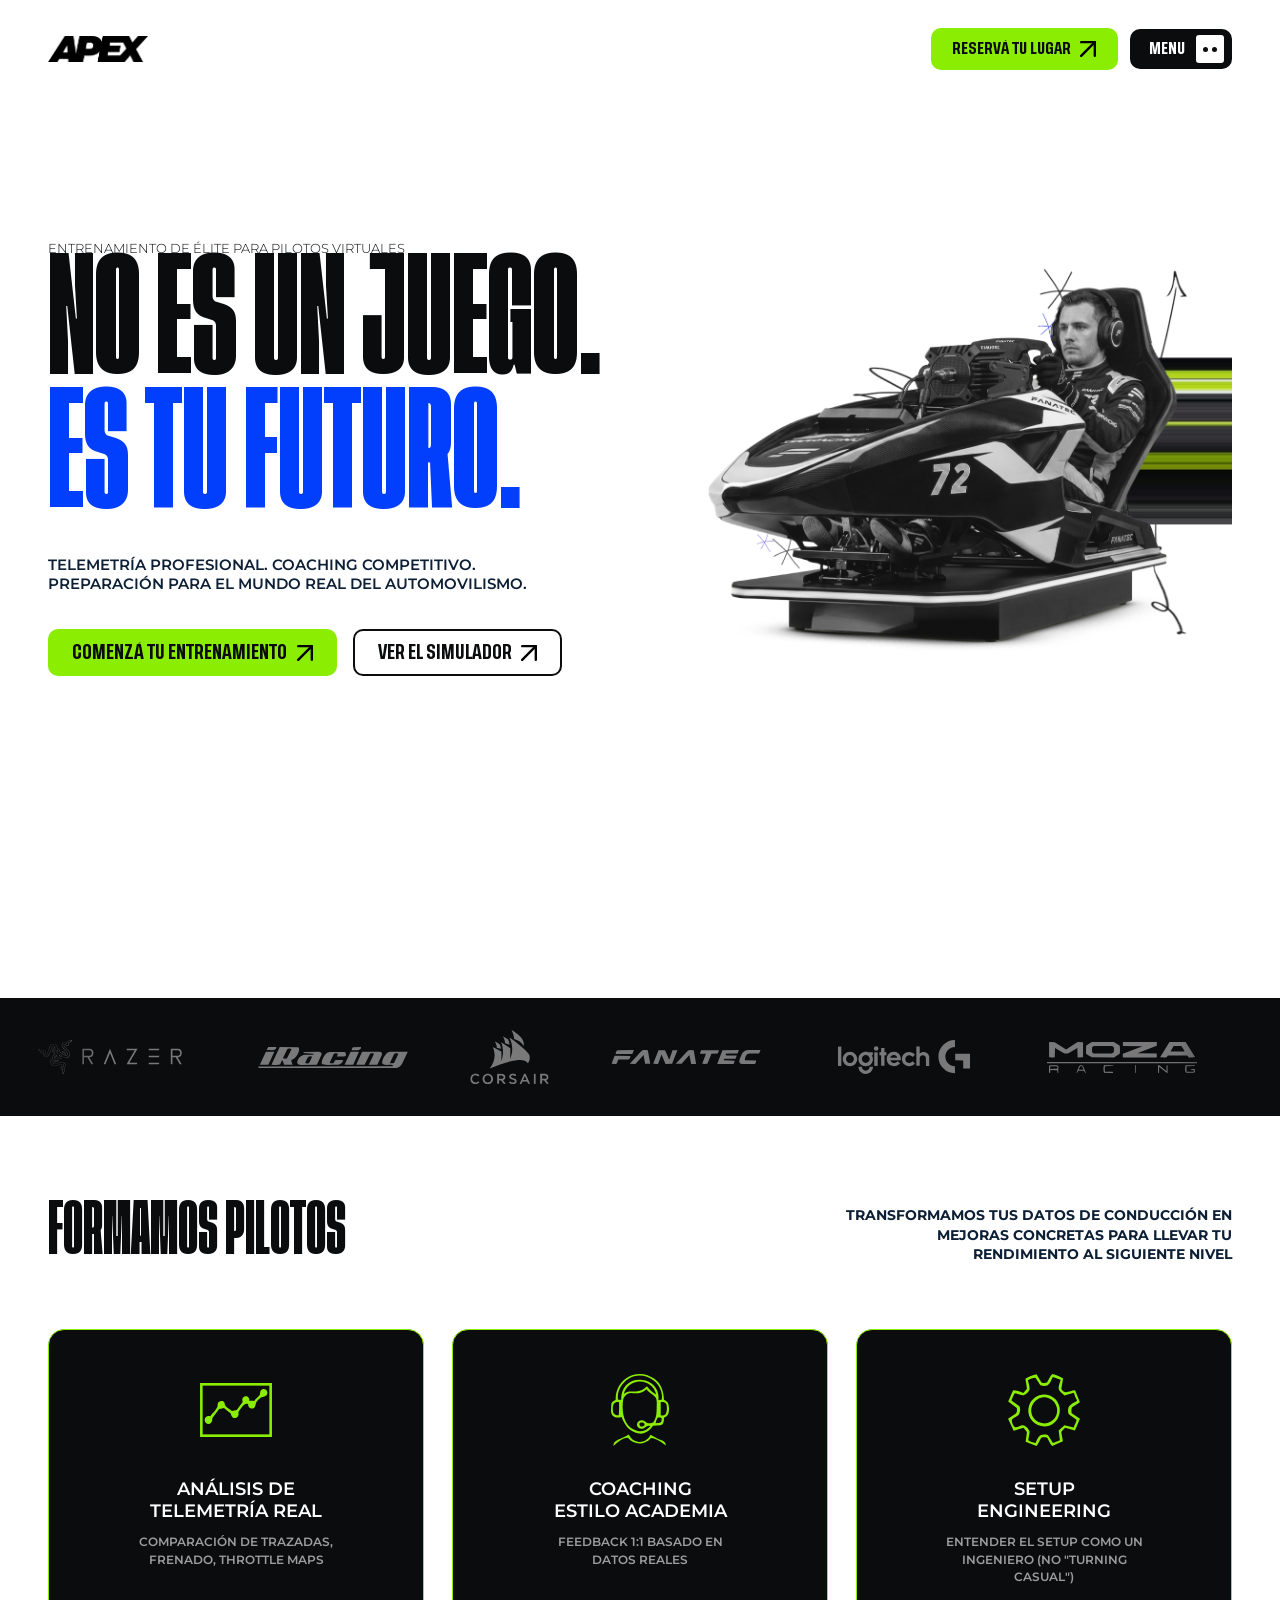
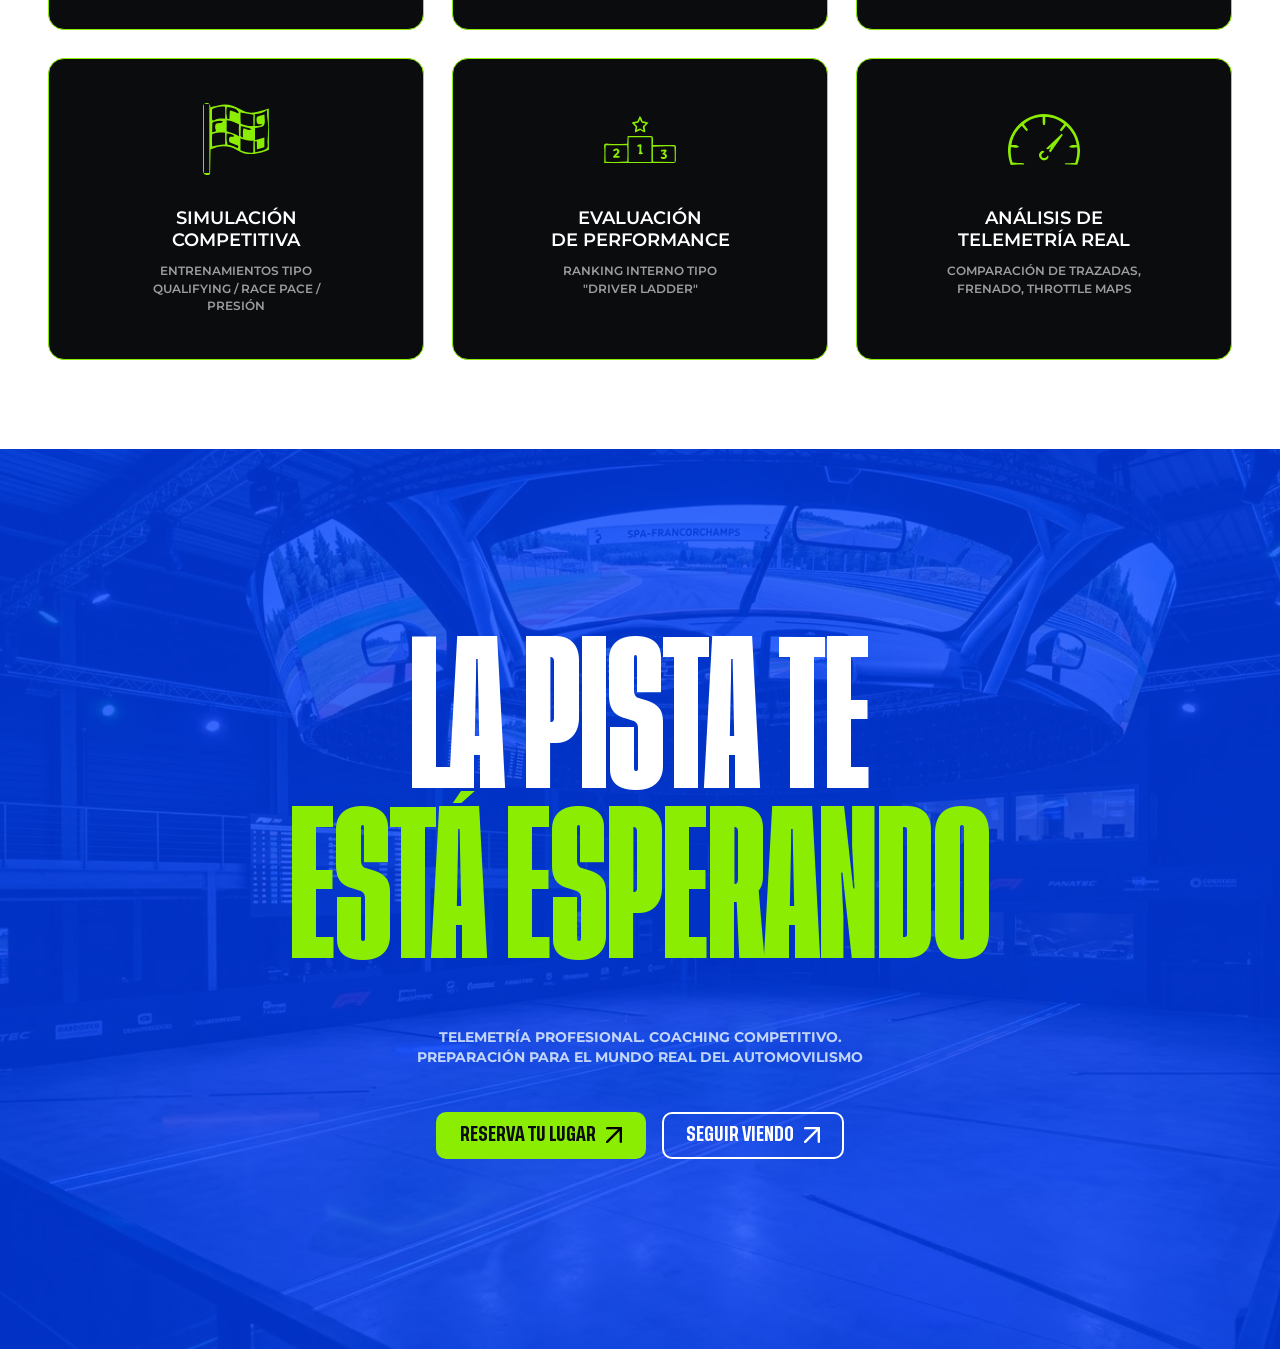
==== index.html @ da4b66d9 "Primera version añado todos los archivos de la primera version" ====
<!DOCTYPE html>
<html lang="es">
<head>
  <meta charset="UTF-8" />
  <meta name="viewport" content="width=device-width, initial-scale=1.0" />
  <title>APEX</title>
  <meta name="description" content="Entrenamiento de élite para pilotos virtuales. Telemetría profesional, coaching competitivo y preparación para el mundo real del automovilismo." />

  <!-- Fuentes: condensada de impacto para titulares + utilitaria para textos cortos -->
  <link rel="preconnect" href="https://fonts.googleapis.com">
  <link rel="preconnect" href="https://fonts.gstatic.com" crossorigin>
  <link href="https://fonts.googleapis.com/css2?family=Montserrat:ital,wght@0,100..900;1,100..900&display=swap" rel="stylesheet">
  <link rel="preconnect" href="https://fonts.googleapis.com">
  <link rel="preconnect" href="https://fonts.gstatic.com" crossorigin>
  <link href="https://fonts.googleapis.com/css2?family=Archivo+Black&family=Inter:wght@400;500;600;700&display=swap" rel="stylesheet">
  <link rel="stylesheet" href="fonts.css">

  <link rel="stylesheet" href="css/styles.css" />
</head>
<body>

  <!-- ===== HEADER ===== -->
  <header class="header">
    <div class="header__inner">

      <!-- Logo -->
      <a href="#" class="logo" aria-label="Simracing Academy - Inicio">
        <img class="logo-img" src="assets/logo-apex.png" alt="">
      </a>

      <!-- Acciones de header -->
      <div class="header__actions">
        <a href="#reserva" class="btn btn--primary btn--sm">
          Reservá tu lugar
          <img class="btn__icon" src="assets/flecha1.svg">
        </a>

        <!-- Botón menú hamburguesa: solo hover, sin lógica de apertura aún -->
        <button class="btn btn--menu" type="button" aria-label="Abrir menú">
          MENU
          <span class="btn__dots" aria-hidden="true">
            <span></span><span></span>
          </span>
        </button>
      </div>

    </div>
  </header>

  <!-- ===== HERO ===== -->
  <main>
    <section class="hero" id="reserva">
      <div class="hero__inner">

        <!-- Columna de texto -->
        <div class="hero__content">
          <p class="hero__eyebrow">Entrenamiento de élite para pilotos virtuales</p>

          <h1 class="hero__title">
            <span class="hero__title-line hero__title-line--dark">No es un juego.</span>
            <span class="hero__title-line hero__title-line--accent">Es tu futuro.</span>
          </h1>

          <p class="hero__subtitle">
            Telemetría profesional. Coaching competitivo.<br>
            Preparación para el mundo real del automovilismo.
          </p>

          <div class="hero__cta-group">
            <a href="#entrenamientos" class="btn btn--primary">
              Comenzá tu entrenamiento
              <img class="btn__icon" src="assets/flecha1.svg">
            </a>
            <a href="#simulador" class="btn btn--outline">
              Ver el simulador
              <img class="btn__icon" src="assets/flecha1.svg">
            </a>
          </div>
        </div>

        <!-- Columna visual -->
        <div class="hero__visual" id="simulador">
          <img
            class="hero__image"
            src="assets/simulacro4.png"
            alt="Piloto entrenando en simulador de carreras de alto rendimiento"
            loading="eager"
          />
        </div>

      </div>
    </section>
    <!-- ===== MARCAS / BRANDS — marquee infinito ===== -->
    <!-- .brands__viewport recorta lo que sobresale del track.
         .brands__track es el que se mueve y contiene la lista DUPLICADA dos veces
         (lista A + lista B idénticas) para que el loop se vea continuo sin saltos. -->
    <section class="brands">
      <div class="brands__viewport">
        <div class="brands__track">

          <!-- Lista A -->
          <ul class="brands__list">
            <li class="brands__item">
              <img class="brands__logo" src="assets/brands/razer.svg" alt="Razer">
            </li>
            <li class="brands__item">
              <img class="brands__logo" src="assets/brands/iracing.svg" alt="iRacing">
            </li>
            <li class="brands__item">
              <img class="brands__logo brands__logo--square" src="assets/brands/corsair.svg" alt="Corsair">
            </li>
            <li class="brands__item">
              <img class="brands__logo" src="assets/brands/fanatec.svg" alt="Fanatec">
            </li>
            <li class="brands__item">
              <img class="brands__logo" src="assets/brands/logitech.svg" alt="Logitech G">
            </li>
            <li class="brands__item">
              <img class="brands__logo" src="assets/brands/moza.svg" alt="Moza Racing">
            </li>
          </ul>

          <!-- Lista B: copia EXACTA de la lista A (mismo orden), no la borres ni la cambies. Es la que hace que el movimiento se vea infinito y sin cortes -->
          <ul class="brands__list" aria-hidden="true">
            <li class="brands__item">
              <img class="brands__logo" src="assets/brands/razer.svg" alt="">
            </li>
            <li class="brands__item">
              <img class="brands__logo" src="assets/brands/iracing.svg" alt="">
            </li>
            <li class="brands__item">
              <img class="brands__logo brands__logo--square" src="assets/brands/corsair.svg" alt="">
            </li>
            <li class="brands__item">
              <img class="brands__logo" src="assets/brands/fanatec.svg" alt="">
            </li>
            <li class="brands__item">
              <img class="brands__logo" src="assets/brands/logitech.svg" alt="">
            </li>
            <li class="brands__item">
              <img class="brands__logo" src="assets/brands/moza.svg" alt="">
            </li>
          </ul>

        </div>
      </div>
    </section>

    <!-- ===== FORMAMOS PILOTOS — grid de servicios ===== -->
<section class="services" id="formamos-pilotos">
  <div class="services__inner">

    <!-- Encabezado: título a la izquierda, bajada a la derecha -->
    <div class="services__header">
      <h2 class="services__title">Formamos pilotos</h2>
      <p class="services__subtitle">
        Transformamos tus datos de conducción en mejoras concretas
        para llevar tu rendimiento al siguiente nivel
      </p>
    </div>

    <!-- Grid de tarjetas -->
    <ul class="services__grid">

      <li class="service-card">
        <!-- Reemplazá este SVG por el ícono real -->
        <img class="service-card__icon" src="assets/icons/telemetria.svg" alt="">
        <h3 class="service-card__title">Análisis de<br>telemetría real</h3>
        <p class="service-card__text">Comparación de trazadas, frenado, throttle maps</p>
      </li>

      <li class="service-card">
        <img class="service-card__icon" src="assets/icons/coaching.svg" alt="">
        <h3 class="service-card__title">Coaching<br>estilo academia</h3>
        <p class="service-card__text">Feedback 1:1 basado en datos reales</p>
      </li>

      <li class="service-card">
        <img class="service-card__icon" src="assets/icons/setup.svg" alt="">
        <h3 class="service-card__title">Setup<br>engineering</h3>
        <p class="service-card__text">Entender el setup como un ingeniero (no "turning casual")</p>
      </li>

      <li class="service-card">
        <img class="service-card__icon" src="assets/icons/simulacion.svg" alt="">
        <h3 class="service-card__title">Simulación<br>competitiva</h3>
        <p class="service-card__text">Entrenamientos tipo qualifying / race pace / presión</p>
      </li>

      <li class="service-card">
        <img class="service-card__icon" src="assets/icons/evaluacion.svg" alt="">
        <h3 class="service-card__title">Evaluación<br>de performance</h3>
        <p class="service-card__text">Ranking interno tipo "driver ladder"</p>
      </li>

      <li class="service-card">
        <img class="service-card__icon" src="assets/icons/telemetria2.svg" alt="">
        <h3 class="service-card__title">Análisis de<br>telemetría real</h3>
        <p class="service-card__text">Comparación de trazadas, frenado, throttle maps</p>
      </li>

    </ul>

  </div>
</section>
<!-- ===== CTA — "La pista te está esperando" ===== -->
<!-- Reemplazá el src de .cta__bg-img por tu imagen de fondo (fotografía del simulador/pista) -->
<section class="cta">

  <div class="cta__bg">
    <img class="cta__bg-img" src="assets/fondo2.png" alt="">
    <div class="cta__overlay" aria-hidden="true"></div>
  </div>

  <div class="cta__inner">

    <h2 class="cta__title">
      <span class="cta__title-line cta__title-line--light">La pista te</span>
      <span class="cta__title-line cta__title-line--accent">está esperando</span>
    </h2>

    <p class="cta__subtitle">
      Telemetría profesional. Coaching competitivo.<br>
      Preparación para el mundo real del automovilismo
    </p>

    <div class="cta__actions">
      <a href="#reserva" class="btn btn--primary">
        Reserva tu lugar
        <img class="btn__icon" src="assets/flecha1.svg" alt="">
      </a>
      <a href="#" class="btn btn--outline-light">
        Seguir viendo
        <img class="btn__icon" src="assets/flecha1.svg" alt="">
      </a>
    </div>

  </div>

</section>
  </main>

  <script src="js/script.js"></script>
</body>
</html>
---- fonts.css ----
@font-face {
    font-family: "Tusker";
    src: url("fonts/TuskerGrotesk-3800Super.ttf") format("truetype");
    font-weight: 800;
}

@font-face {
    font-family: "Tusker";
    src: url("fonts/TuskerGrotesk-6500Medium.ttf") format("truetype");
    font-weight: 400;
}
---- css/styles.css ----
/* =========================================================
   SIMRACING ACADEMY — Hero Section
   Paleta: negro (#0B0C0E), blanco, verde lima eléctrico (#C8FF1A),
   azul racing (#1E3CFF) como acento del titular secundario.
   ========================================================= */

:root {
  --color-black: #0b0c0e;
  --color-white: #ffffff;
  --color-lime: #8bed02;
  --color-blue: #023ffc;
  --color-light-text: #0c1f35;
  --color-border: #15171a;

  --font-display: 'Tusker', 'Montserrat', 'Arial Narrow', sans-serif;
  --font-body: 'Montserrat', system-ui, sans-serif;

  --container: 1440px;
  --gap: clamp(1.5rem, 4vw, 3rem);
}

* {
  margin: 0;
  padding: 0;
  box-sizing: border-box;
}

main{
  height: 100dvh;
}

html {
  scroll-behavior: smooth;
}

body {
  font-family: var(--font-body);
  color: var(--color-black);
  background: var(--color-white);
  overflow-x: hidden;
}

a {
  text-decoration: none;
  color: inherit;
}

img {
  max-width: 100%;
  display: block;
}

/* Foco visible accesible */
a:focus-visible,
button:focus-visible {
  outline: 3px solid var(--color-blue);
  outline-offset: 3px;
}

/* ===== BOTONES ===== */
.btn {
  display: inline-flex;
  align-items: center;
  justify-content: center;
  gap: 0.6rem;
  line-height: 1;
  font-family: var(--font-display);
  font-weight: 400;
  text-transform: uppercase;
  padding: 0.85rem 1.4rem;
  border-radius: 10px;
  border: 2px solid transparent;
  cursor: pointer;
  transition: transform 0.18s ease, background-color 0.18s ease, color 0.18s ease;
  white-space: nowrap;
}

.btn--primary {
  background: var(--color-lime);
  color: var(--color-black);
}

.btn--primary:hover {
  transform: translateY(-2px);
  background: #b3e600;
}

.btn--outline {
  background: transparent;
  border-color: var(--color-black);
  color: var(--color-black);
}

.btn--outline:hover {
  transform: translateY(-2px);
  background: var(--color-black);
  color: var(--color-white);
}

.btn--outline:hover .btn__icon {
  filter: invert(1);
}

.btn--sm {
  padding: 0.7rem 1.2rem;
  font-size: 0.85rem;
}

.btn__icon {
  width: 16px;
  height: 16px;
  flex-shrink: 0;
}

/* Botón menú: solo efecto hover, sin lógica de apertura */
.btn--menu {
  background: var(--color-black);
  color: var(--color-white);
  font-size: 0.85rem;
  padding: 0.7rem 2.8rem 0.7rem 1.1rem; /* más espacio a la derecha para los dots */
  position: relative;
}

.btn--menu:hover {
  transform: translateY(-2px);
  background: #1b1d20;
}

.btn__dots {
  position: absolute;
  top: 50%;
  right: 6px; /* qué tan cerca del borde */
  transform: translateY(-50%);
  display: inline-flex;
  align-items: center;
  justify-content: center;
  gap: 4px;
  background: var(--color-white);
  border-radius: 3px;
  aspect-ratio: 1 / 1; /* lo fuerza a ser cuadrado */
  height: calc(100% - 8px); /* cuadrado, nunca más alto que el botón */
  padding: 0;
}

.btn__dots span {
  width: 5px;
  height: 5px;
  border-radius: 50%;
  background: var(--color-black);
}

/* ===== HEADER ===== */
.header {
  position: relative;
  z-index: 10;
  width: 100%;
}

.header__inner {
  max-width: var(--container);
  margin: 0 auto;
  display: flex;
  align-items: center;
  justify-content: space-between;
  padding: 1.75rem clamp(1.25rem, 4vw, 3rem);
}

.logo-img {
  max-width: 100px;
}

.logo {
  display: inline-flex;
  align-items: center;
  gap: 0.4rem;
  font-family: var(--font-display);
  font-size: 1.4rem;
  letter-spacing: -0.02em;
  text-transform: uppercase;
}

.logo strong {
  font-weight: 900;
}

.logo__icon {
  width: 22px;
  height: 22px;
  transform: rotate(8deg);
}

.header__actions {
  display: flex;
  align-items: center;
  gap: 0.75rem;
}

/* ===== HERO ===== */
.hero {
  position: relative;
  max-width: var(--container);

  height: 100dvh;

  margin: 0 auto;
  padding: 0 clamp(1.25rem, 4vw, 3rem);
  overflow: hidden;
  /*padding: clamp(2rem, 6vw, 4rem) clamp(1.25rem, 4vw, 3rem) clamp(4rem, 10vw, 7rem);*/
}

.hero__inner {
  height: calc(100dvh - 90px);
  transform: translateY(-45px);

  display: grid;
  grid-template-columns: 1.05fr 0.95fr;
  align-items: center;
  gap: var(--gap);
  position: relative;
  z-index: 2;
}

/* --- Texto --- */
.hero__eyebrow {
  font-size: 0.8rem;
  font-weight: 300;
  text-transform: uppercase;
  color: var(--color-black);
  margin-bottom: 0rem;
}

.hero__title {
  font-family: var(--font-display);
  font-weight: 800;
  text-transform: uppercase;
  line-height: 1.05;
  font-size: clamp(4rem, 10vw, 9rem);
  margin-bottom: 2rem;
}

.hero__title-line {
  display: block;
}

.hero__title-line--dark {
  color: var(--color-black);
}

.hero__title-line--accent {
  color: var(--color-blue);
}

.hero__subtitle {
  font-size: clamp(0.95rem, 1.1vw, 1.05rem);
  font-weight: 600;
  line-height: 1.2;
  text-transform: uppercase;
  color: var(--color-light-text);
  margin-bottom: 2.25rem;
}

.hero__cta-group {
  display: flex;
  flex-wrap: wrap;
  gap: 1rem;
}

/* --- Visual --- */
.hero__visual {
position: relative;
  display: flex;
  justify-content: center;
}

.hero__image {
  width: 100%;
  max-width: 640px;
  height: auto;
  aspect-ratio: 4 / 3;
  object-fit: cover;
  position: relative;
  z-index: 2;
}

/* ===== MARCAS / BRANDS — marquee infinito ===== */
.brands {
  background: var(--color-black);
  padding: clamp(1rem, 2.5vw, 1.75rem) 0;
}

/* Recorta el track para que solo se vea el ancho de la sección */
.brands__viewport {
  overflow: hidden;
  padding-block: 14px;
  /* mask-image: ... (esto se mantiene igual, no depende del overflow) */
  /* Difumina los bordes izq/der para que los logos "aparezcan" suave, no de golpe.
     Si no querés este efecto, borrá la línea de mask-image */
  mask-image: linear-gradient(to right, transparent 0%, black 8%, black 92%, transparent 100%);
}

/* El track contiene las DOS listas (A + B) una al lado de la otra
   y se desplaza de 0% a -50% (justo el ancho de una lista) para loopear sin corte */
.brands__track {
  display: flex;
  width: max-content;

  /* ===== VELOCIDAD DEL MOVIMIENTO =====
    Subí el valor (ej: 60s) para que vaya MÁS LENTO.
     Bajalo (ej: 15s) para que vaya MÁS RÁPIDO. */
  animation: brands-scroll 15s linear infinite;
}

/* Pausa el movimiento mientras el mouse esté sobre la franja de marcas */
.brands__viewport:hover .brands__track {
  animation-play-state: paused;
}

@keyframes brands-scroll {
  from { transform: translateX(0); }
  to   { transform: translateX(-50%); } /* -50% = ancho exacto de una lista (A o B) */
}

.brands__list {
  display: flex;
  align-items: center;
  flex-wrap: nowrap;
  gap: clamp(2.5rem, 6vw, 5rem);
  list-style: none;
  padding: 0 clamp(1.25rem, 3vw, 2.5rem); /* separación entre el final de A y el inicio de B */
}

.brands__item {
  display: flex;
  align-items: center;
  flex: 0 0 auto;
}


.brands__logo {
  height: clamp(24px, 3vw, 34px);
  width: auto;
  max-width: 150px;
  object-fit: contain;

  /* Estado normal: logo blanco pero ATENUADO (no blanco puro) */
  filter: brightness(0) invert(1);
  opacity: 0.45;

  transition: opacity 0.25s ease;
  /* el movimiento lo hace .brands__track; el logo en sí no se mueve solo */
}

.brands__logo--square {
  transform: scale(1.6); /* más alto que el resto */
}

/* Blanco puro SOLO en el logo sobre el que está el mouse */
.brands__item:hover .brands__logo {
  opacity: 1;
}

/* ===== RESPONSIVE ===== */
@media (max-width: 480px) {
  .brands__logo {
    height: 22px;
  }
}

/* Si el usuario tiene activado "reducir movimiento" en su sistema, no animamos */
@media (prefers-reduced-motion: reduce) {
  .brands__track {
    animation: none;
  }
}

/* ===== RESPONSIVE ===== */
@media (max-width: 1024px) {
  .hero {
    min-height: auto;
    overflow: visible;
  }

  .hero__inner {
    grid-template-columns: 1fr;
  }

  .hero__visual {
    order: -1;
    justify-content: center;
  }

  .hero__image {
    width: min(90vw, 700px);
    transform: none;
  }

  .hero__subtitle {
    max-width: none;
  }

  .hero__stripe {
    display: none;
  }
}

@media (max-width: 600px) {
  .header__inner {
    flex-wrap: wrap;
    gap: 1rem;
  }

  .header__actions {
    width: 100%;
    justify-content: space-between;
  }

  .hero__cta-group {
    flex-direction: column;
    align-items: stretch;
  }

  .btn {
    justify-content: center;
  }

  .hero__title {
    font-size: clamp(2.2rem, 11vw, 3rem);
  }
}

/* ===== FORMAMOS PILOTOS — grid de servicios ===== */
.services {
  background: var(--color-white);
  padding: clamp(3rem, 7vw, 6rem) 0;
}

.services__inner {
  max-width: var(--container);
  margin: 0 auto;
  padding: 0 clamp(1.25rem, 4vw, 3rem);
}

/* --- Encabezado: título izq / bajada der --- */
.services__header {
  display: flex;
  justify-content: space-between;
  align-items: flex-start;
  gap: clamp(1.5rem, 4vw, 3rem);
  margin-bottom: clamp(2.5rem, 5vw, 4rem);
}

.services__title {
  font-family: var(--font-display);
  font-weight: 800;
  text-transform: uppercase;
  line-height: 0.95;
  color: var(--color-black);
  font-size: clamp(2.2rem, 4.5vw, 3.5rem);
  flex: 0 1 auto;
}

.services__subtitle {
  font-size: clamp(0.85rem, 1vw, 0.95rem);
  font-weight: 700;
  text-transform: uppercase;
  line-height: 1.45;
  color: var(--color-light-text);
  text-align: right;
  max-width: 40ch;
  flex: 0 1 auto;
}

/* --- Grid de tarjetas --- */
.services__grid {
  display: grid;
  grid-template-columns: repeat(3, 1fr);
  gap: clamp(1.25rem, 2.5vw, 1.75rem);
  list-style: none;
}

.service-card {
  background: var(--color-black);
  border: 1.5px solid var(--color-lime);
  border-radius: 16px;
  padding: clamp(2rem, 4vw, 2.75rem) clamp(1.25rem, 3vw, 2rem);

  display: flex;
  flex-direction: column;
  align-items: center;
  text-align: center;
}

.service-card__icon {
  width: clamp(56px, 6vw, 72px);
  height: clamp(56px, 6vw, 72px);
  object-fit: contain;
  margin-bottom: clamp(1.5rem, 3vw, 2rem);
  /* Si tu SVG ya viene en verde lima, no necesitás filtros.
     Si viniera en negro/otro color, podés forzarlo con: */
  /* filter: brightness(0) saturate(100%) invert(78%) sepia(64%) saturate(900%) hue-rotate(50deg); */
}

.service-card__title {
  font-family: var(--font-body);
  font-weight: 600;
  text-transform: uppercase;
  line-height: 1.2;
  font-size: clamp(1rem, 1.4vw, 1.15rem);
  color: var(--color-white);
  margin-bottom: 0.75rem;
}

.service-card__text {
  font-size: clamp(0.78rem, 0.95vw, 0.85rem);
  font-weight: 600;
  text-transform: uppercase;
  line-height: 1.4;
  color: rgba(255, 255, 255, 0.6);
  max-width: 26ch;
}

/* ===== RESPONSIVE ===== */

/* Tablet: 2 columnas. La 6ta tarjeta queda sola en la última fila,
   se mantiene alineada a la izquierda (comportamiento natural del grid) */
@media (max-width: 1024px) {
  .services__grid {
    grid-template-columns: repeat(2, 1fr);
  }
}

/* Mobile: encabezado se apila (título arriba, bajada abajo, ambos a la izquierda)
   y las tarjetas pasan a una sola columna */
@media (max-width: 700px) {
  .services__header {
    flex-direction: column;
    align-items: flex-start;
  }

  .services__subtitle {
    text-align: left;
    max-width: none;
  }

  .services__grid {
    grid-template-columns: 1fr;
  }
}

/* ===== CTA — "La pista te está esperando" ===== */
.cta {
  position: relative;
  isolation: isolate; /* crea un contexto propio para que el overlay no afecte nada fuera de la sección */
  overflow: hidden;
  background: var(--color-blue); /* color de respaldo mientras no haya imagen, o si la imagen tarda en cargar */
  min-height: 100dvh;
  display: flex;
  align-items: center;       /* centra el .cta__inner verticalmente */
  padding: clamp(2rem, 6vw, 4rem) clamp(1.25rem, 4vw, 3rem); /* aire mínimo en pantallas muy bajas */
}

/* --- Imagen de fondo + overlay --- */
.cta__bg {
  position: absolute;
  inset: 0;
  z-index: 0;
}

.cta__bg-img {
  width: 100%;
  height: 100%;
  object-fit: cover;
}

/* Tinte azul sobre la imagen para que el texto blanco/lima siempre tenga contraste,
   igual que en la referencia. Ajustá el último valor de opacidad si tu imagen es muy clara u oscura */
.cta__overlay {
  position: absolute;
  inset: 0;
  background: var(--color-blue);
  opacity: 0.78;
}

/* --- Contenido --- */
.cta__inner {
  position: relative;
  z-index: 1;
  max-width: 760px;
  margin: 0 auto;
  text-align: center;
}

.cta__title {
  font-family: var(--font-display);
  font-weight: 800;
  text-transform: uppercase;
  line-height: 1.06;
  font-size: clamp(4rem, 14vw, 10rem);
  margin-bottom: clamp(2rem, 4vw, 3rem);
}

.cta__title-line {
  display: block;
}

.cta__title-line--light {
  color: var(--color-white);
}

.cta__title-line--accent {
  color: var(--color-lime);
}

.cta__subtitle {
  font-size: clamp(0.85rem, 1vw, 0.95rem);
  font-weight: 700;
  text-transform: uppercase;
  line-height: 1.5;
  color: rgba(223, 237, 255, 0.85);
  margin-bottom: clamp(2rem, 4vw, 2.75rem);
}

.cta__actions {
  display: flex;
  justify-content: center;
  flex-wrap: wrap;
  gap: 1rem;
}

/* --- Variante de botón outline para fondo azul ---
  El .btn--outline original tiene borde/texto negro (pensado para fondo blanco).
  Acá necesitamos borde/texto blanco, así que se define una variante nueva
  sin tocar la clase original. */
.btn--outline-light {
  background: transparent;
  border-color: var(--color-white);
  color: var(--color-white);
}

.btn--outline-light:hover {
  transform: translateY(-2px);
  background: var(--color-white);
  color: var(--color-blue);
}

/* El ícono de flecha (assets/flecha1.svg) es negro por defecto.
  Lo invertimos a blanco para que se vea sobre el botón transparente,
   y lo devolvemos a su color original al hacer hover (fondo blanco). */
.btn--outline-light .btn__icon {
  filter: invert(1);
}

.btn--outline-light:hover .btn__icon {
  filter: brightness(0) saturate(100%) invert(15%) sepia(95%) saturate(6000%) hue-rotate(225deg);
}

/* ===== RESPONSIVE ===== */
@media (max-width: 600px) {
  .cta__actions {
    flex-direction: column;
    align-items: stretch;
  }

  .cta .btn {
    justify-content: center;
  }
}
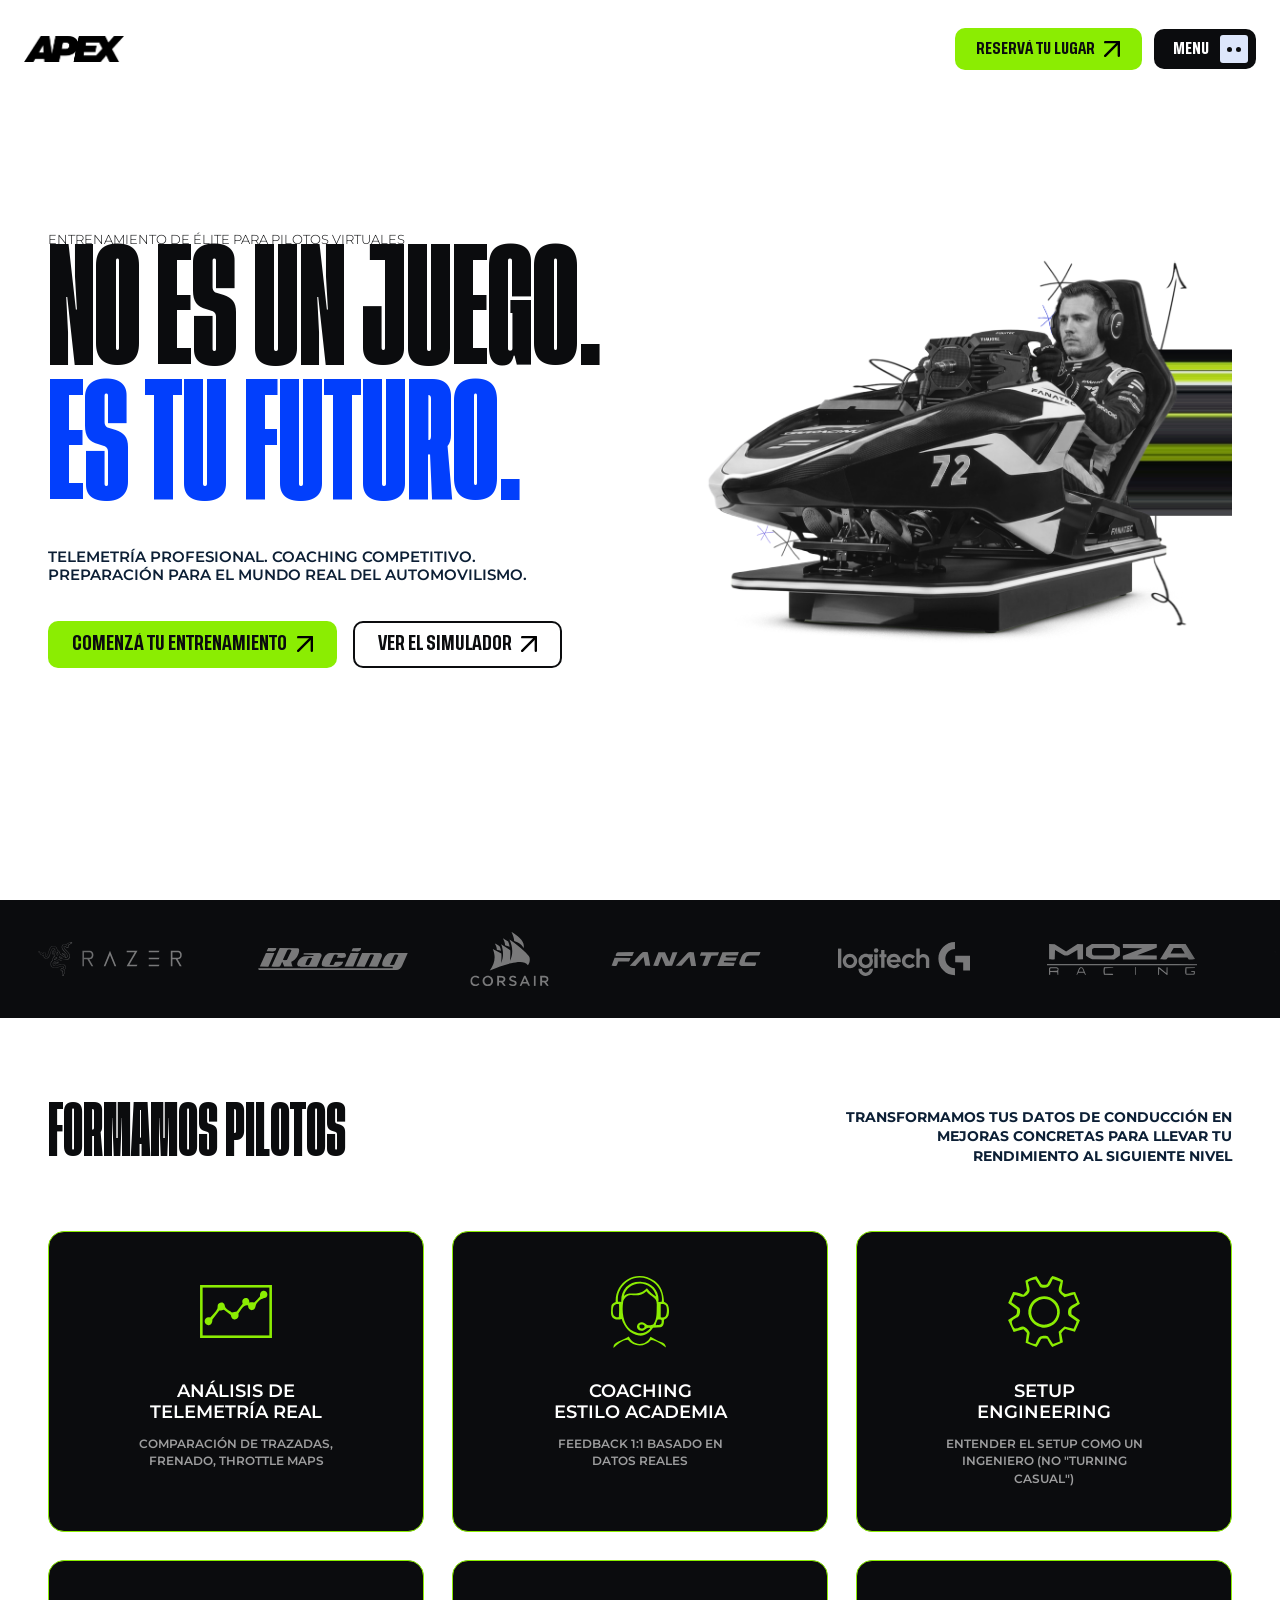
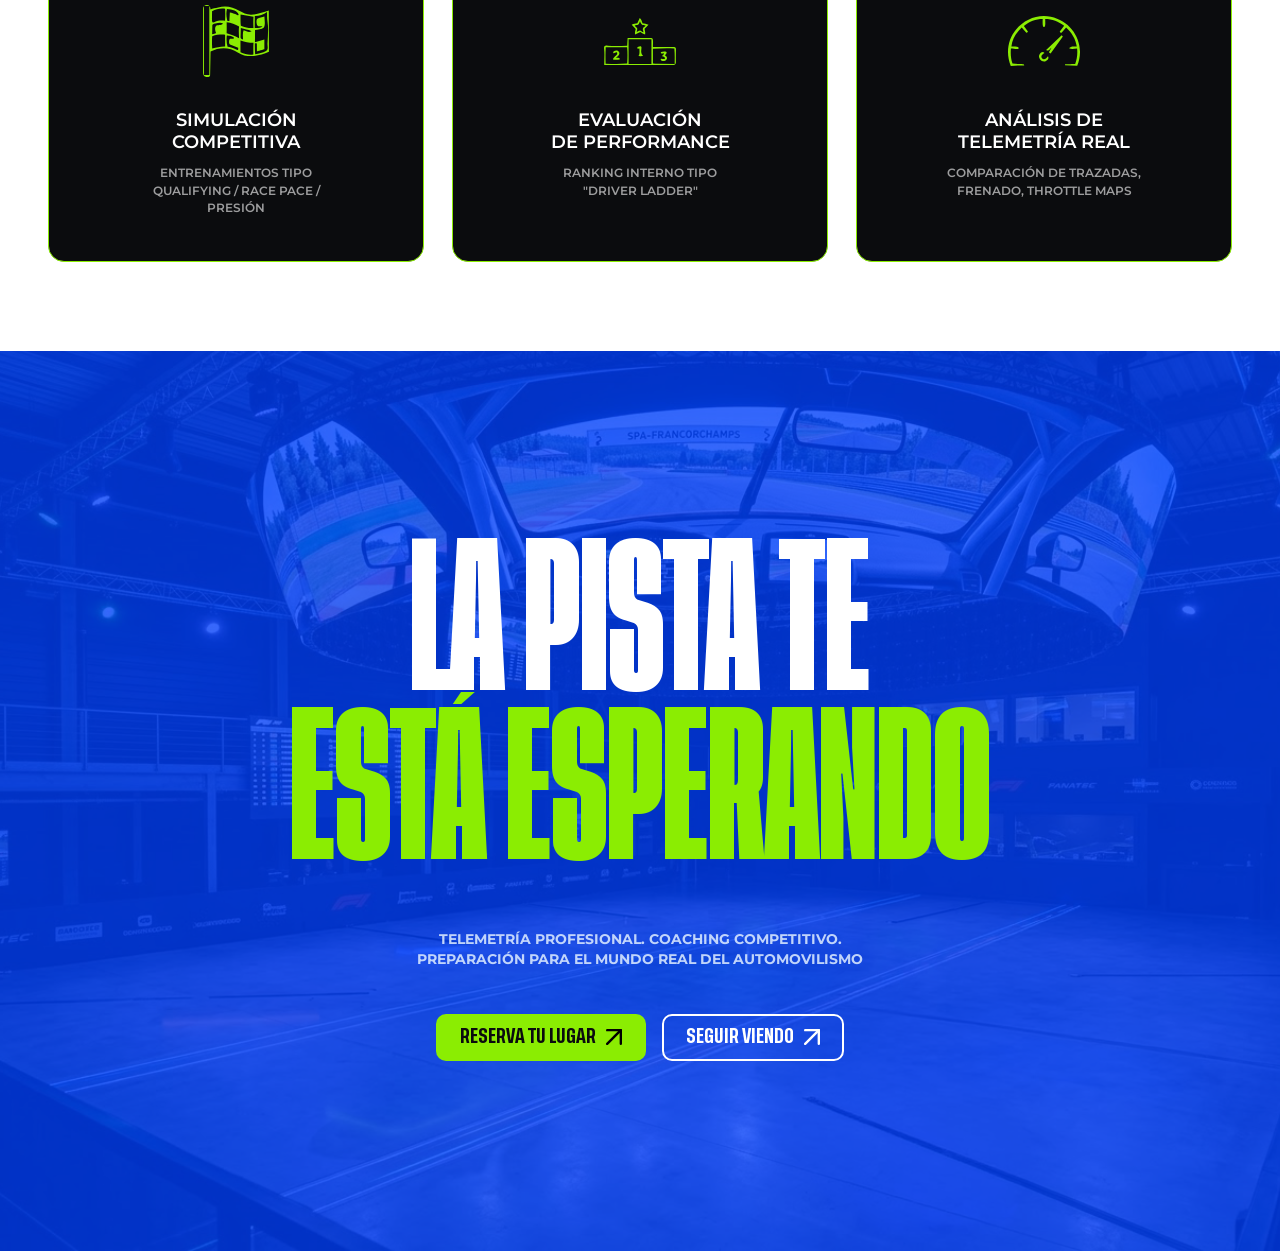
==== commit cb716eb6: "Actualización 25/6 Ultimas modificaciones a la fecha" ====
--- a/index.html
+++ b/index.html
@@ -18,7 +18,6 @@
   <link rel="stylesheet" href="css/styles.css" />
 </head>
 <body>
-
   <!-- ===== HEADER ===== -->
   <header class="header">
     <div class="header__inner">
@@ -35,13 +34,28 @@
           <img class="btn__icon" src="assets/flecha1.svg">
         </a>
 
-        <!-- Botón menú hamburguesa: solo hover, sin lógica de apertura aún -->
-        <button class="btn btn--menu" type="button" aria-label="Abrir menú">
-          MENU
-          <span class="btn__dots" aria-hidden="true">
-            <span></span><span></span>
-          </span>
-        </button>
+        <!-- Menú: wrapper relativo para poder posicionar el panel justo debajo del botón -->
+        <div class="menu" data-menu>
+          <button class="btn btn--menu" type="button" aria-haspopup="true" aria-expanded="false" aria-controls="menu-panel" aria-label="Abrir menú de navegación" data-menu-trigger>
+            MENU
+            <span class="btn__dots" aria-hidden="true">
+              <span class="btn__dots-inner">
+                <span></span><span></span>
+              </span>
+            </span>
+          </button>
+
+          <!-- Panel de navegación: oculto por defecto, se muestra con la clase .is-open -->
+          <nav class="menu__panel" id="menu-panel" data-menu-panel aria-label="Navegación principal">
+            <ul class="menu__list">
+              <li><a href="#inicio" class="menu__link">Inicio</a></li>
+              <li><a href="#data" class="menu__link">Data</a></li>
+              <li><a href="#cockpit" class="menu__link">Cockpit</a></li>
+              <li><a href="#ingreso" class="menu__link">Ingreso</a></li>
+              <li><a href="#pilotos" class="menu__link">Pilotos</a></li>
+            </ul>
+          </nav>
+        </div>
       </div>
 
     </div>
@@ -49,7 +63,7 @@
 
   <!-- ===== HERO ===== -->
   <main>
-    <section class="hero" id="reserva">
+    <section class="hero" id="inicio">
       <div class="hero__inner">
 
         <!-- Columna de texto -->
@@ -147,7 +161,7 @@
     </section>
 
     <!-- ===== FORMAMOS PILOTOS — grid de servicios ===== -->
-<section class="services" id="formamos-pilotos">
+<section class="services" id="data">
   <div class="services__inner">
 
     <!-- Encabezado: título a la izquierda, bajada a la derecha -->
@@ -205,7 +219,7 @@
 </section>
 <!-- ===== CTA — "La pista te está esperando" ===== -->
 <!-- Reemplazá el src de .cta__bg-img por tu imagen de fondo (fotografía del simulador/pista) -->
-<section class="cta">
+<section class="cta" id="ingreso">
 
   <div class="cta__bg">
     <img class="cta__bg-img" src="assets/fondo2.png" alt="">
--- a/css/styles.css
+++ b/css/styles.css
@@ -11,6 +11,7 @@
   --color-blue: #023ffc;
   --color-light-text: #0c1f35;
   --color-border: #15171a;
+  --color-menu-panel: #dde6fb; /* fondo lavanda del panel de navegación */
 
   --font-display: 'Tusker', 'Montserrat', 'Arial Narrow', sans-serif;
   --font-body: 'Montserrat', system-ui, sans-serif;
@@ -56,6 +57,7 @@
   outline: 3px solid var(--color-blue);
   outline-offset: 3px;
 }
+
 
 /* ===== BOTONES ===== */
 .btn {
@@ -81,7 +83,7 @@
 }
 
 .btn--primary:hover {
-  transform: translateY(-2px);
+  transform: scale(1.06);
   background: #b3e600;
 }
 
@@ -92,7 +94,7 @@
 }
 
 .btn--outline:hover {
-  transform: translateY(-2px);
+  transform: scale(1.06);
   background: var(--color-black);
   color: var(--color-white);
 }
@@ -122,38 +124,71 @@
 }
 
 .btn--menu:hover {
-  transform: translateY(-2px);
+  transform: scale(1.06);
   background: #1b1d20;
 }
 
 .btn__dots {
   position: absolute;
   top: 50%;
-  right: 6px; /* qué tan cerca del borde */
+  right: 6px;
   transform: translateY(-50%);
   display: inline-flex;
   align-items: center;
   justify-content: center;
+  background: var(--color-menu-panel);
+  border-radius: 3px;
+  aspect-ratio: 1 / 1;
+  height: calc(100% - 8px);
+  padding: 0;
+  /* sin transition aquí: el cuadrado nunca se mueve */
+}
+
+/* Contenedor interno: es el que rota, no el cuadrado */
+.btn__dots-inner {
+  display: inline-flex;
+  align-items: center;
+  justify-content: center;
+  width: 100%;
+  height: 100%;
   gap: 4px;
-  background: var(--color-white);
-  border-radius: 3px;
-  aspect-ratio: 1 / 1; /* lo fuerza a ser cuadrado */
-  height: calc(100% - 8px); /* cuadrado, nunca más alto que el botón */
-  padding: 0;
-}
-
-.btn__dots span {
+  transition: transform 0.25s ease;
+}
+
+/* Rotación sobre el inner: los círculos giran juntos, el cuadrado queda quieto */
+.btn--menu:hover .btn__dots-inner,
+.menu.is-open .btn__dots-inner {
+  transform: rotate(90deg);
+}
+
+.btn__dots-inner span {
   width: 5px;
   height: 5px;
   border-radius: 50%;
   background: var(--color-black);
-}
+  flex-shrink: 0;
+}
+
+
 
 /* ===== HEADER ===== */
 .header {
-  position: relative;
-  z-index: 10;
+  position: fixed;
+  top: 0;
+  left: 0;
+  right: 0;
+  z-index: 100;
   width: 100%;
+}
+
+/* Logo: transición suave al desaparecer/aparecer */
+.logo {
+  transition: opacity 0.3s ease;
+}
+
+.header--scrolled .logo {
+  opacity: 0;
+  pointer-events: none; /* no clickeable cuando está invisible */
 }
 
 .header__inner {
@@ -162,7 +197,7 @@
   display: flex;
   align-items: center;
   justify-content: space-between;
-  padding: 1.75rem clamp(1.25rem, 4vw, 3rem);
+  padding: 1.75rem clamp(1.25rem, 2vw, 1.5rem);
 }
 
 .logo-img {
@@ -193,19 +228,84 @@
   display: flex;
   align-items: center;
   gap: 0.75rem;
+  position: relative; /* ancla para el panel del menú */
+}
+
+/* ===== MENÚ DESPLEGABLE ===== */
+.menu {
+  position: static; /* el panel ahora se posiciona respecto a .header__actions */
+}
+
+.menu__panel {
+  position: absolute;
+  top: calc(100% + 14px); /* separación entre el botón y el panel */
+  left: 0;
+  right: 0;
+  width: auto;
+
+  background: var(--color-menu-panel);
+  border-radius: 18px;
+  padding: 1.5rem 1.75rem;
+  box-shadow: 0 18px 40px rgba(2, 16, 43, 0.18);
+
+  /* Oculto por defecto: invisible, sin click, y desplazado un poco hacia arriba */
+  opacity: 0;
+  visibility: hidden;
+  transform: translateY(-8px);
+  transition: opacity 0.2s ease, transform 0.2s ease, visibility 0.2s ease;
+
+  z-index: 20;
+}
+
+/* El JS agrega/quita esta clase en .menu al hacer click en el botón */
+.menu.is-open .menu__panel {
+  opacity: 1;
+  visibility: visible;
+  transform: translateY(0);
+}
+
+.menu__list {
+  list-style: none;
+  display: flex;
+  flex-direction: column;
+  gap: 1.5rem;
+}
+
+.menu__link {
+  background-color: none;
+  padding-left: 10px;
+  padding-bottom: 10px;
+  padding-top: 5px;
+  border-radius: 10px;
+  display: block;
+  font-family: var(--font-display);
+  font-weight: 400;
+  text-transform: uppercase;
+  font-size: 1.3rem;
+  letter-spacing: -0.01em;
+  color: var(--color-black);
+  transition: 0.5s ease;
+}
+
+.menu__link:hover {
+  background-color: #ffffff;
+}
+
+/* En mobile, el panel ocupa un ancho más cómodo y no se sale de pantalla */
+@media (max-width: 480px) {
+  .menu__panel {
+    width: min(280px, calc(100vw - 2.5rem));
+  }
 }
 
 /* ===== HERO ===== */
 .hero {
   position: relative;
   max-width: var(--container);
-
   height: 100dvh;
-
   margin: 0 auto;
-  padding: 0 clamp(1.25rem, 4vw, 3rem);
-  overflow: hidden;
-  /*padding: clamp(2rem, 6vw, 4rem) clamp(1.25rem, 4vw, 3rem) clamp(4rem, 10vw, 7rem);*/
+  padding: 90px clamp(1.25rem, 4vw, 3rem) 0;
+  overflow: visible; /* permite que la forma se extienda hacia abajo */
 }
 
 .hero__inner {
@@ -286,6 +386,8 @@
 .brands {
   background: var(--color-black);
   padding: clamp(1rem, 2.5vw, 1.75rem) 0;
+  position: relative;
+  z-index: 2; /* pasa por encima de la forma */
 }
 
 /* Recorta el track para que solo se vea el ancho de la sección */
@@ -638,7 +740,7 @@
 }
 
 .btn--outline-light:hover {
-  transform: translateY(-2px);
+  transform: scale(1.06);
   background: var(--color-white);
   color: var(--color-blue);
 }
@@ -665,3 +767,4 @@
     justify-content: center;
   }
 }
+
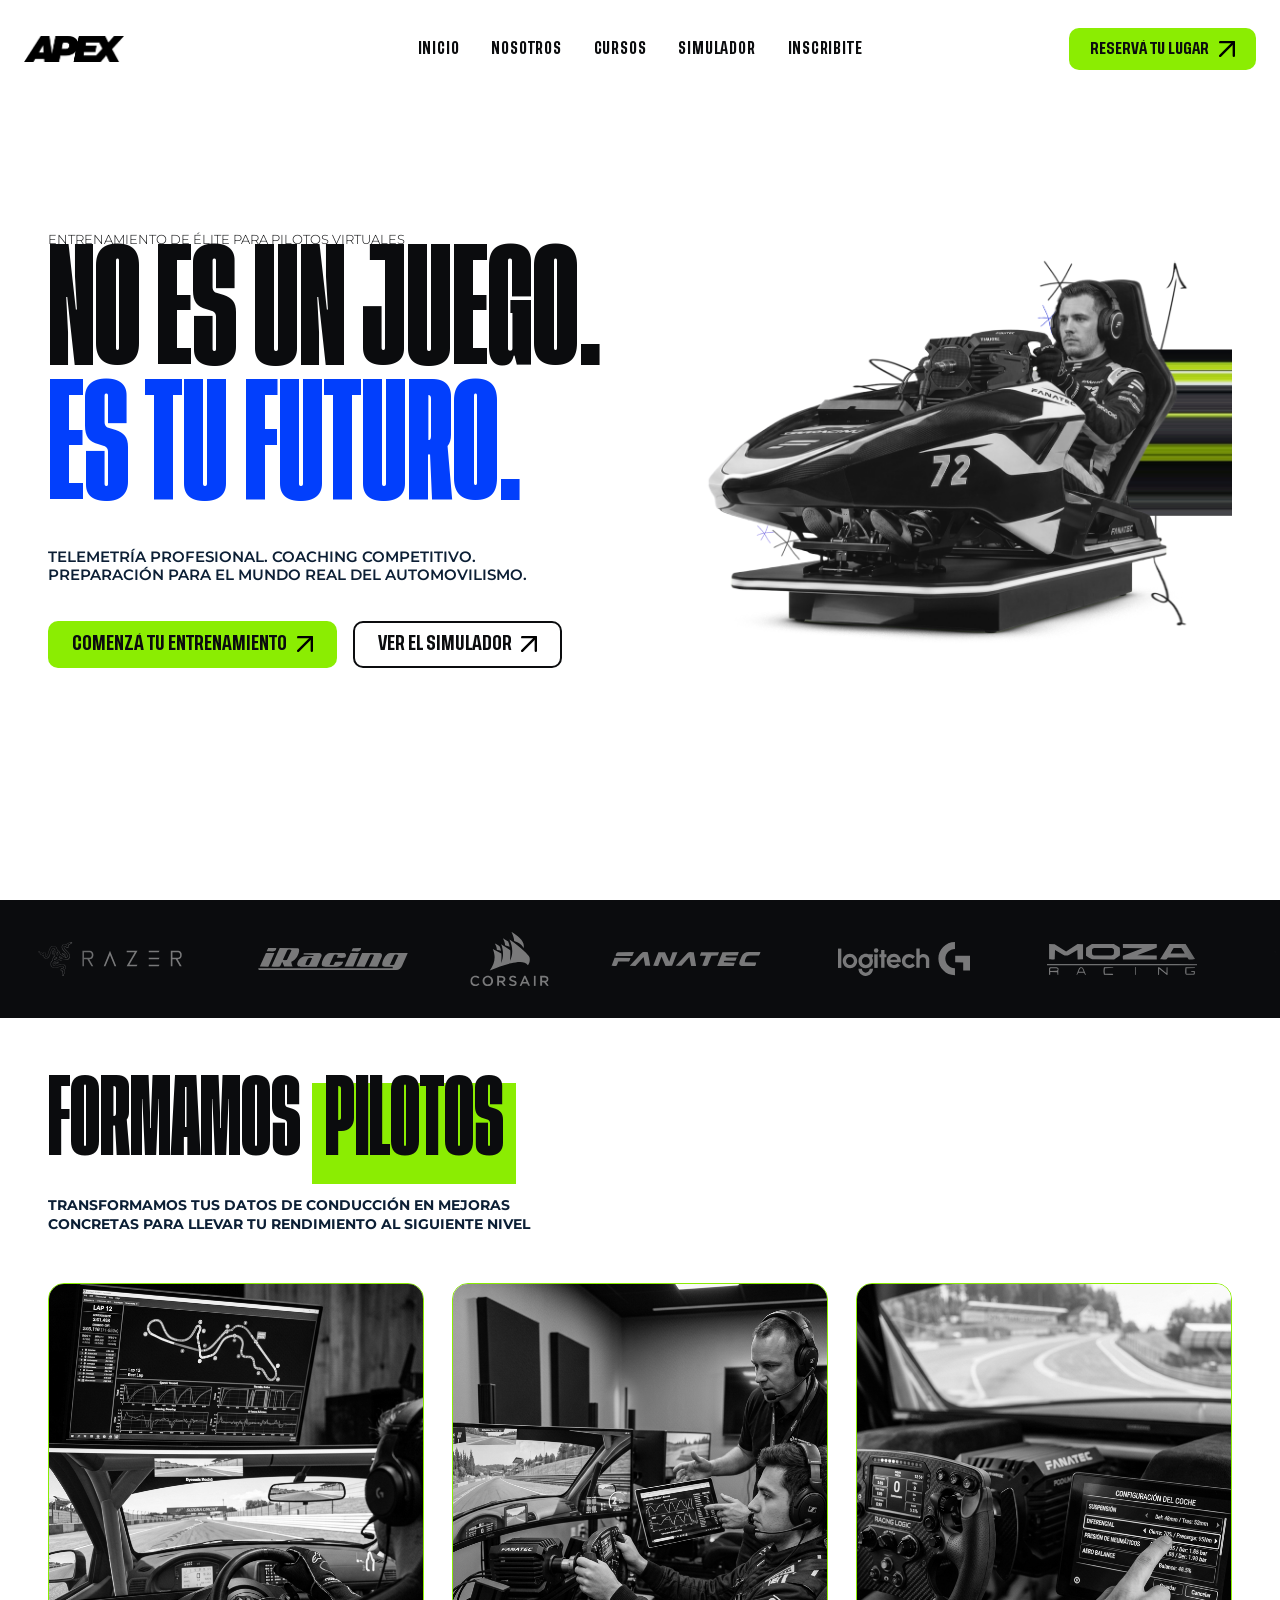
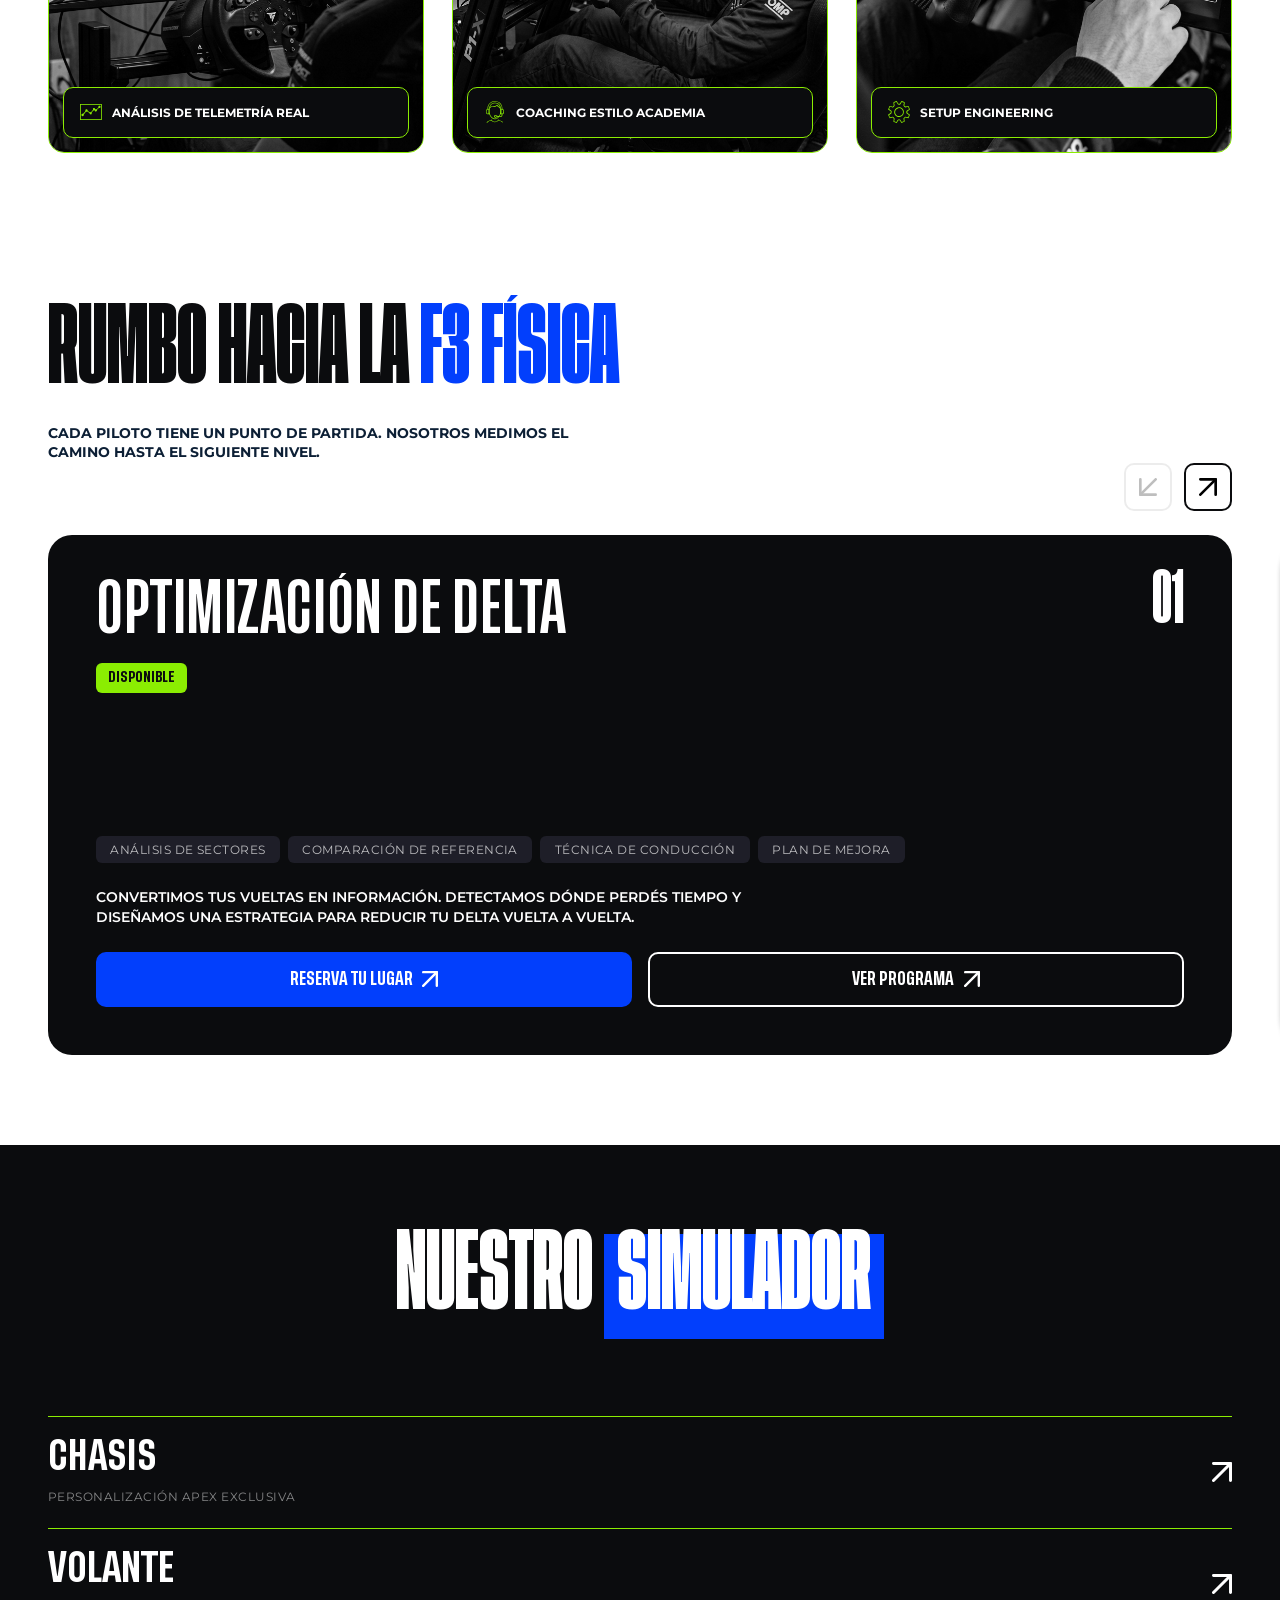
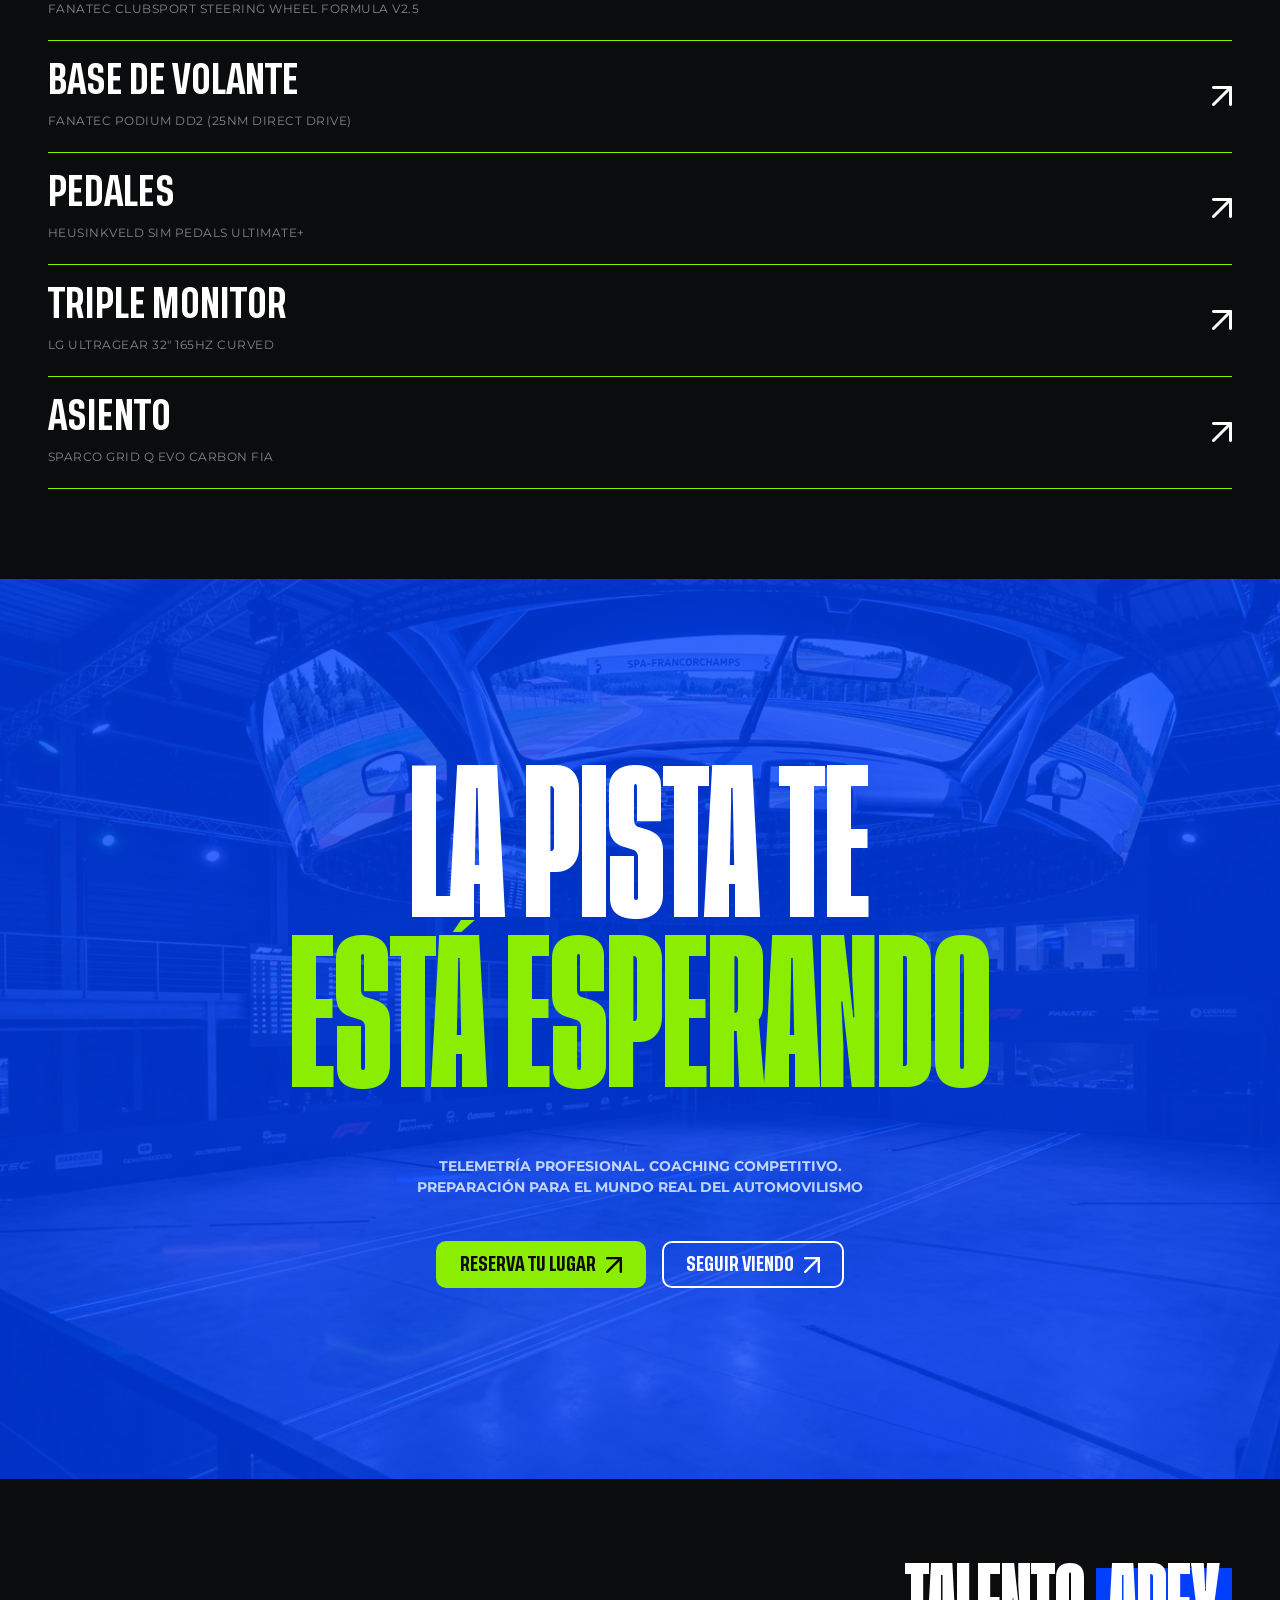
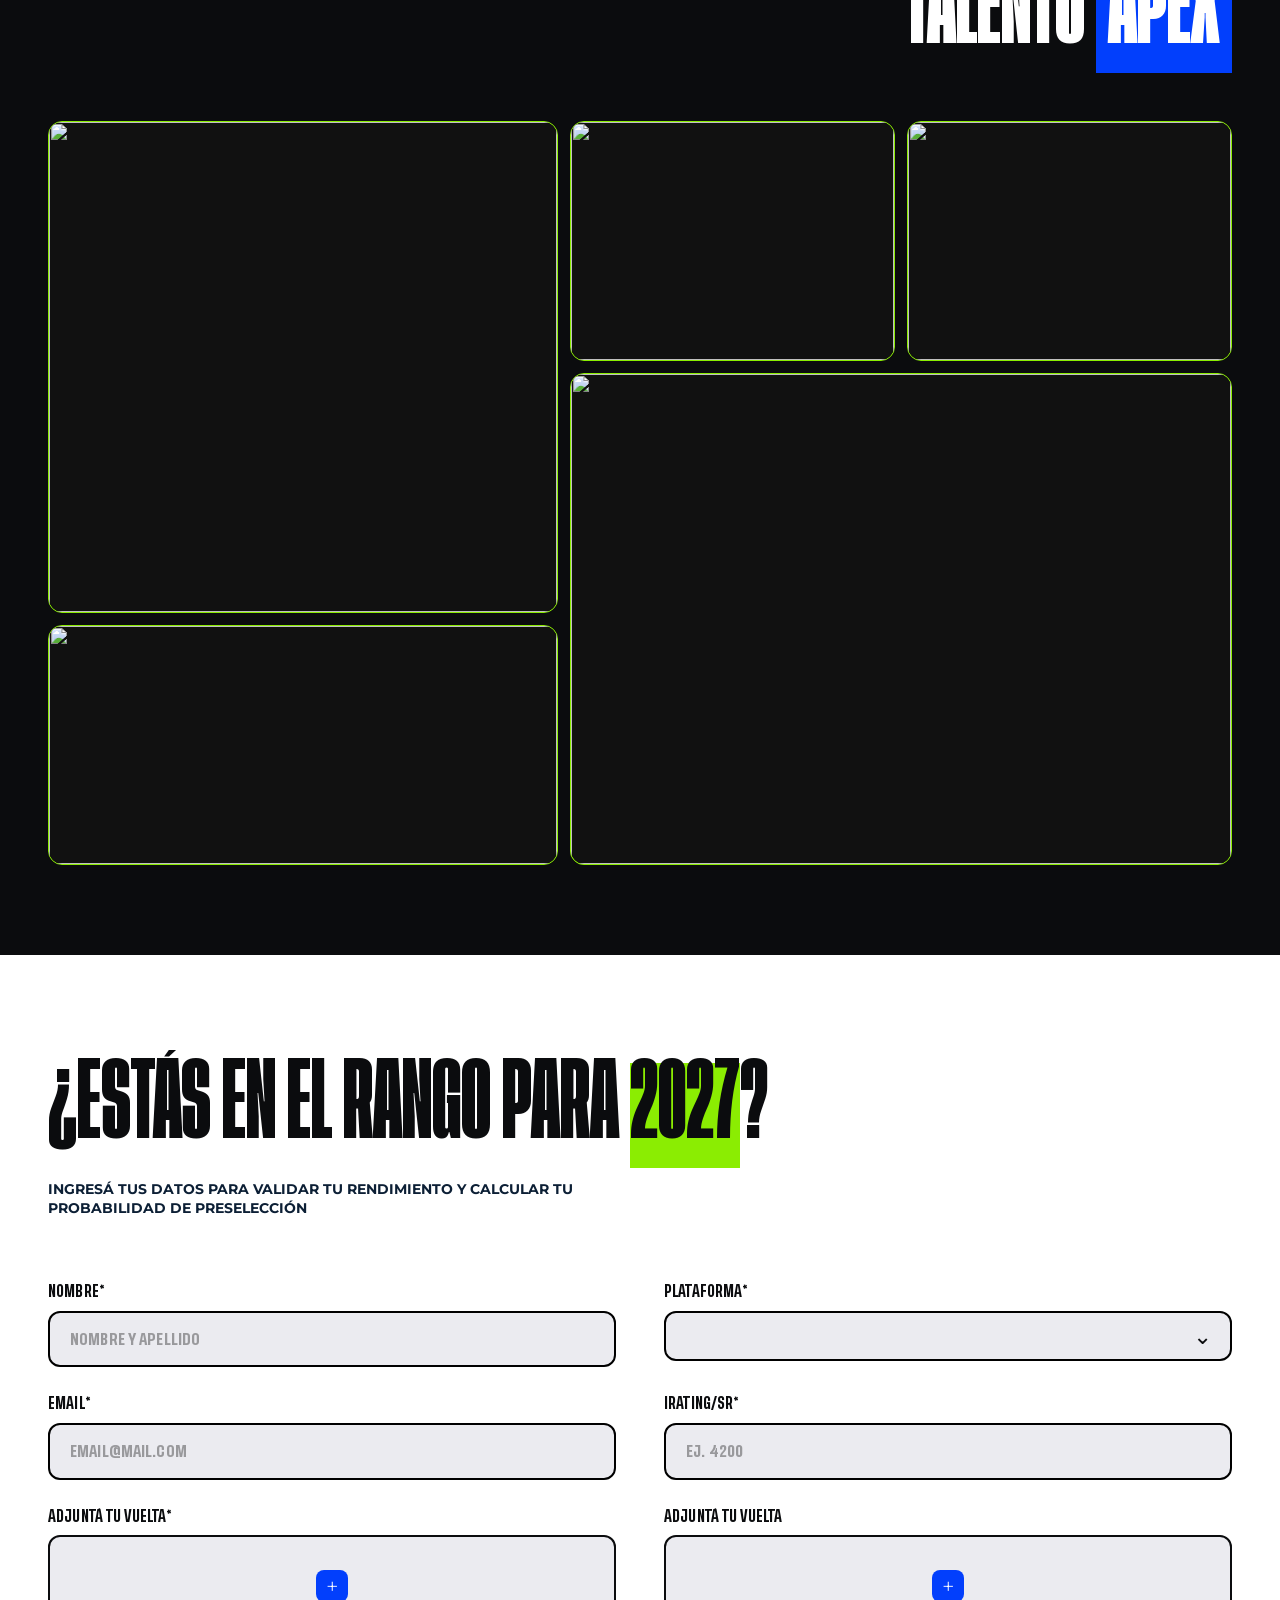
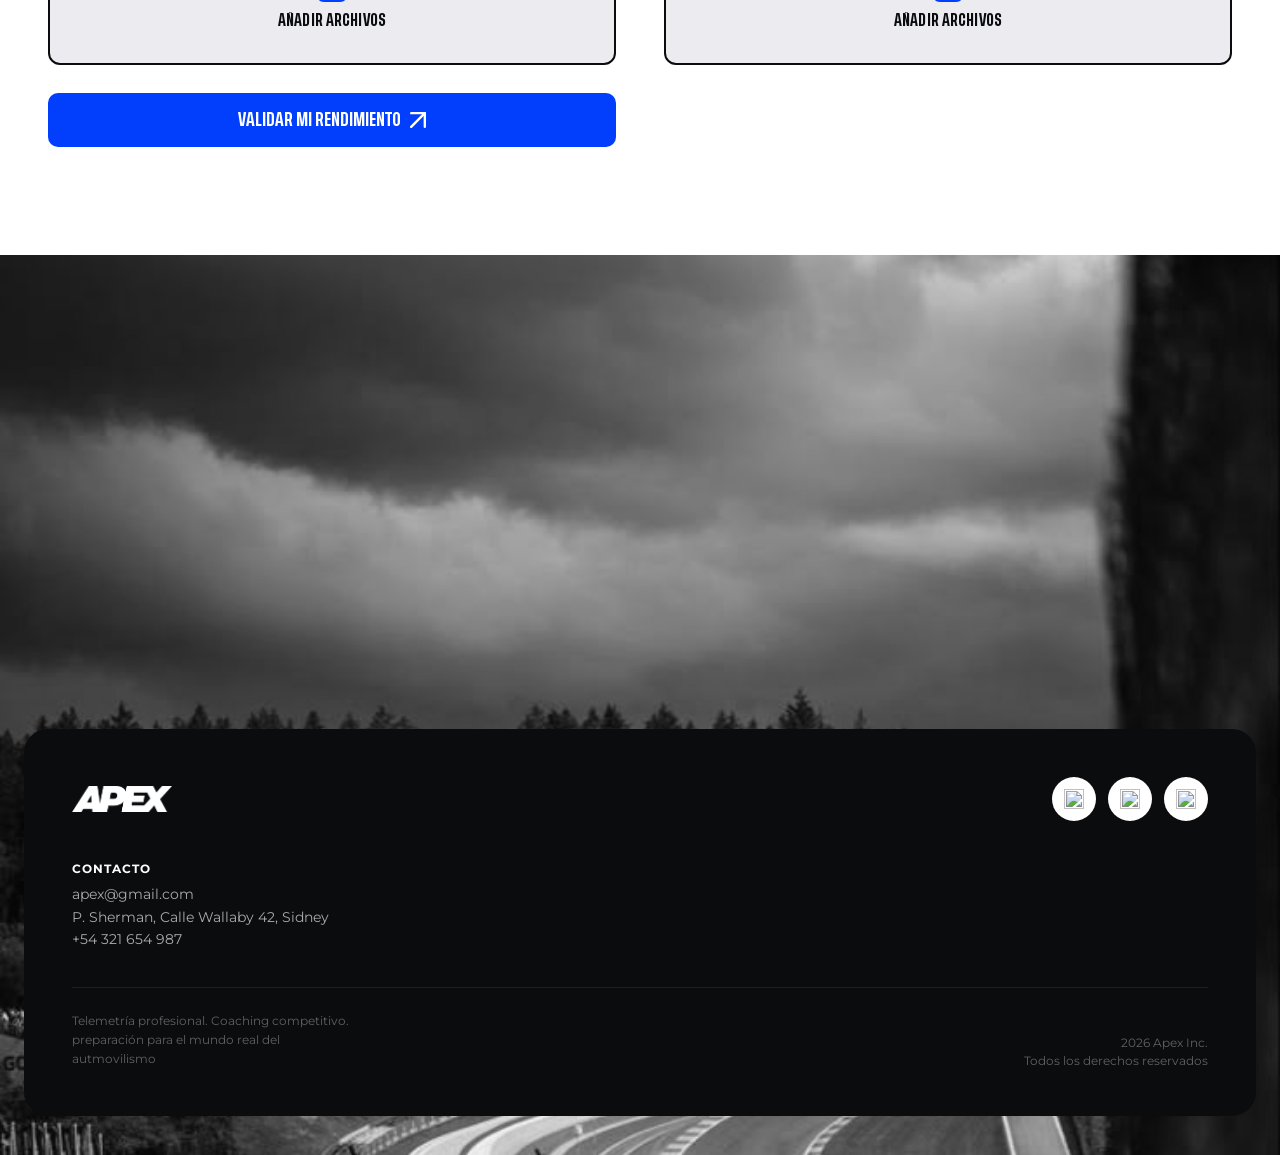
==== commit 0d20bcc1: "Ultima version 1,7" ====
--- a/index.html
+++ b/index.html
@@ -27,35 +27,21 @@
         <img class="logo-img" src="assets/logo-apex.png" alt="">
       </a>
 
+      <!-- Nav central — siempre visible -->
+      <nav class="header__nav" aria-label="Navegación principal">
+        <a href="#inicio" class="header__nav-link">Inicio</a>
+        <a href="#nosotros" class="header__nav-link">Nosotros</a>
+        <a href="#cursos" class="header__nav-link">Cursos</a>
+        <a href="#simuladores" class="header__nav-link">Simulador</a>
+        <a href="#inscribite" class="header__nav-link">Inscribite</a>
+      </nav>
+
       <!-- Acciones de header -->
       <div class="header__actions">
         <a href="#reserva" class="btn btn--primary btn--sm">
           Reservá tu lugar
           <img class="btn__icon" src="assets/flecha1.svg">
         </a>
-
-        <!-- Menú: wrapper relativo para poder posicionar el panel justo debajo del botón -->
-        <div class="menu" data-menu>
-          <button class="btn btn--menu" type="button" aria-haspopup="true" aria-expanded="false" aria-controls="menu-panel" aria-label="Abrir menú de navegación" data-menu-trigger>
-            MENU
-            <span class="btn__dots" aria-hidden="true">
-              <span class="btn__dots-inner">
-                <span></span><span></span>
-              </span>
-            </span>
-          </button>
-
-          <!-- Panel de navegación: oculto por defecto, se muestra con la clase .is-open -->
-          <nav class="menu__panel" id="menu-panel" data-menu-panel aria-label="Navegación principal">
-            <ul class="menu__list">
-              <li><a href="#inicio" class="menu__link">Inicio</a></li>
-              <li><a href="#data" class="menu__link">Data</a></li>
-              <li><a href="#cockpit" class="menu__link">Cockpit</a></li>
-              <li><a href="#ingreso" class="menu__link">Ingreso</a></li>
-              <li><a href="#pilotos" class="menu__link">Pilotos</a></li>
-            </ul>
-          </nav>
-        </div>
       </div>
 
     </div>
@@ -161,12 +147,12 @@
     </section>
 
     <!-- ===== FORMAMOS PILOTOS — grid de servicios ===== -->
-<section class="services" id="data">
+<section class="services" id="nosotros">
   <div class="services__inner">
 
-    <!-- Encabezado: título a la izquierda, bajada a la derecha -->
+    <!-- Encabezado: título arriba, bajada abajo (apilados) -->
     <div class="services__header">
-      <h2 class="services__title">Formamos pilotos</h2>
+      <h2 class="services__title">Formamos <span class="services__title--highlight">pilotos</span></h2>
       <p class="services__subtitle">
         Transformamos tus datos de conducción en mejoras concretas
         para llevar tu rendimiento al siguiente nivel
@@ -177,49 +163,276 @@
     <ul class="services__grid">
 
       <li class="service-card">
-        <!-- Reemplazá este SVG por el ícono real -->
-        <img class="service-card__icon" src="assets/icons/telemetria.svg" alt="">
-        <h3 class="service-card__title">Análisis de<br>telemetría real</h3>
-        <p class="service-card__text">Comparación de trazadas, frenado, throttle maps</p>
+        <div class="service-card__inner">
+
+          <!-- Cara frontal: foto + label con ícono -->
+          <div class="service-card__face service-card__face--front">
+            <img class="service-card__photo" src="assets/services/telemetria.png" alt="">
+            <span class="service-card__label">
+              <img class="service-card__label-icon" src="assets/icons/telemetria.svg" alt="">
+              Análisis de telemetría real
+            </span>
+          </div>
+
+          <!-- Cara trasera: diseño original -->
+          <div class="service-card__face service-card__face--back">
+            <img class="service-card__icon" src="assets/icons/telemetria.svg" alt="">
+            <h3 class="service-card__title">Análisis de<br>telemetría real</h3>
+            <p class="service-card__text">Comparación de trazadas, frenado, throttle maps</p>
+          </div>
+
+        </div>
       </li>
 
       <li class="service-card">
-        <img class="service-card__icon" src="assets/icons/coaching.svg" alt="">
-        <h3 class="service-card__title">Coaching<br>estilo academia</h3>
-        <p class="service-card__text">Feedback 1:1 basado en datos reales</p>
+        <div class="service-card__inner">
+
+          <div class="service-card__face service-card__face--front">
+            <img class="service-card__photo" src="assets/services/coaching.png" alt="">
+            <span class="service-card__label">
+              <img class="service-card__label-icon" src="assets/icons/coaching.svg" alt="">
+              Coaching estilo academia
+            </span>
+          </div>
+
+          <div class="service-card__face service-card__face--back">
+            <img class="service-card__icon" src="assets/icons/coaching.svg" alt="">
+            <h3 class="service-card__title">Coaching<br>estilo academia</h3>
+            <p class="service-card__text">Feedback 1:1 basado en datos reales</p>
+          </div>
+
+        </div>
       </li>
 
       <li class="service-card">
-        <img class="service-card__icon" src="assets/icons/setup.svg" alt="">
-        <h3 class="service-card__title">Setup<br>engineering</h3>
-        <p class="service-card__text">Entender el setup como un ingeniero (no "turning casual")</p>
-      </li>
-
-      <li class="service-card">
-        <img class="service-card__icon" src="assets/icons/simulacion.svg" alt="">
-        <h3 class="service-card__title">Simulación<br>competitiva</h3>
-        <p class="service-card__text">Entrenamientos tipo qualifying / race pace / presión</p>
-      </li>
-
-      <li class="service-card">
-        <img class="service-card__icon" src="assets/icons/evaluacion.svg" alt="">
-        <h3 class="service-card__title">Evaluación<br>de performance</h3>
-        <p class="service-card__text">Ranking interno tipo "driver ladder"</p>
-      </li>
-
-      <li class="service-card">
-        <img class="service-card__icon" src="assets/icons/telemetria2.svg" alt="">
-        <h3 class="service-card__title">Análisis de<br>telemetría real</h3>
-        <p class="service-card__text">Comparación de trazadas, frenado, throttle maps</p>
+        <div class="service-card__inner">
+
+          <div class="service-card__face service-card__face--front">
+            <img class="service-card__photo" src="assets/services/setup.png" alt="">
+            <span class="service-card__label">
+              <img class="service-card__label-icon" src="assets/icons/setup.svg" alt="">
+              Setup engineering
+            </span>
+          </div>
+
+          <div class="service-card__face service-card__face--back">
+            <img class="service-card__icon" src="assets/icons/setup.svg" alt="">
+            <h3 class="service-card__title">Setup<br>engineering</h3>
+            <p class="service-card__text">Entender el setup como un ingeniero (no "turning casual")</p>
+          </div>
+
+        </div>
       </li>
 
     </ul>
 
   </div>
 </section>
+
+<!-- ===== PROGRAMAS — "Rumbo hacia la F3 física" ===== -->
+<section class="programs" id="cursos">
+  <div class="programs__inner">
+
+    <!-- Encabezado: título izq / bajada der (mismo patrón que .services) -->
+    <div class="programs__header">
+      <h2 class="programs__title">
+        Rumbo hacia la <span class="programs__title--accent">F3 física</span>
+      </h2>
+      <p class="programs__subtitle">
+        Cada piloto tiene un punto de partida. Nosotros medimos el camino hasta el siguiente nivel.
+      </p>
+    </div>
+
+    <!-- Carrusel de cards -->
+    <div class="carousel">
+
+      <!-- Flechas de navegación -->
+      <div class="carousel__controls">
+        <button class="carousel__btn carousel__btn--prev" aria-label="Anterior" data-carousel-prev>
+          <img src="assets/flecha1.svg" alt="">
+        </button>
+        <button class="carousel__btn carousel__btn--next" aria-label="Siguiente" data-carousel-next>
+          <img src="assets/flecha1.svg" alt="">
+        </button>
+      </div>
+
+      <!-- Track: contiene las cards y se mueve horizontalmente -->
+      <div class="carousel__viewport">
+        <div class="carousel__track" data-carousel-track>
+
+          <div class="program-card" data-carousel-item>
+            <span class="program-card__index">01</span>
+            <div class="program-card__top">
+              <h3 class="program-card__title">Optimización de delta</h3>
+              <span class="program-card__badge">Disponible</span>
+            </div>
+            <div class="program-card__bot">
+              <ul class="program-card__tags">
+                <li class="program-card__tag">Análisis de sectores</li>
+                <li class="program-card__tag">Comparación de referencia</li>
+                <li class="program-card__tag">Técnica de conducción</li>
+                <li class="program-card__tag">Plan de mejora</li>
+              </ul>
+              <p class="program-card__desc">
+                Convertimos tus vueltas en información. Detectamos dónde perdés tiempo
+                y diseñamos una estrategia para reducir tu delta vuelta a vuelta.
+              </p>
+              <div class="program-card__actions">
+                <a href="#ingreso" class="btn btn--blue">
+                  Reserva tu lugar
+                  <img class="btn__icon" src="assets/flecha1.svg" alt="">
+                </a>
+                <a href="#" class="btn btn--outline-white">
+                  Ver programa
+                  <img class="btn__icon" src="assets/flecha1.svg" alt="">
+                </a>
+              </div>
+            </div>
+          </div>
+
+          <div class="program-card" data-carousel-item>
+            <span class="program-card__index">02</span>
+            <div class="program-card__top">
+              <h3 class="program-card__title">Programa de desarrollo</h3>
+              <span class="program-card__badge condicional">Condicional</span>
+            </div>
+            <div class="program-card__bot">
+              <ul class="program-card__tags">
+                <li class="program-card__tag">Vueltas consistentes</li>
+                <li class="program-card__tag">Adaptación a circuitos</li>
+                <li class="program-card__tag">Ajuste de setup</li>
+                <li class="program-card__tag">Lectura de telemetría</li>
+              </ul>
+              <p class="program-card__desc">
+                La velocidad es solo una parte del piloto. Antes de llegar a la pista real, evaluamos tu capacidad para repetir, adaptarte y evolucionar.
+              </p>
+              <div class="program-card__actions">
+                <a href="#rendimiento" class="btn btn--blue">
+                  Validar mi rendimiento
+                  <img class="btn__icon" src="assets/flecha1.svg" alt="">
+                </a>
+                <a href="#" class="btn btn--outline-white">
+                  Ver programa
+                  <img class="btn__icon" src="assets/flecha1.svg" alt="">
+                </a>
+              </div>
+            </div>
+          </div>
+
+          <div class="program-card" data-carousel-item>
+            <span class="program-card__index">03</span>
+            <div class="program-card__top">
+              <h3 class="program-card__title">Test F3 real</h3>
+              <span class="program-card__badge proximamente">Próximamente</span>
+            </div>
+            <div class="program-card__bot">
+              <ul class="program-card__tags">
+                <li class="program-card__tag">Circuito real</li>
+                <li class="program-card__tag">Monoplaza F3</li>
+                <li class="program-card__tag">Evaluación técnica</li>
+                <li class="program-card__tag">Selección de pilotos</li>
+              </ul>
+              <p class="program-card__desc">
+                El paso final: Demostrar tu rendimiento en la pista física, en un entorno real, sometido a los desafíos que conllevan un circuito de verdad.
+              </p>
+              <div class="program-card__actions bloq">
+                <a href="#reserva" class="btn btn--blue prox">
+                  Próximamente
+                </a>
+              </div>
+            </div>
+          </div>
+
+        </div><!-- /carousel__track -->
+      </div><!-- /carousel__viewport -->
+
+    </div><!-- /carousel -->
+    
+  </div>
+</section>
+
+<!-- ===== NUESTRO SIMULADOR ===== -->
+<section class="simulator" id="simuladores">
+  <div class="simulator__inner">
+
+    <!-- Título centrado -->
+    <div class="simulator__header">
+      <h2 class="simulator__title">
+        Nuestro <span class="simulator__title--highlight">simulador</span>
+      </h2>
+    </div>
+
+    <!-- Lista de componentes -->
+    <ul class="simulator__list">
+
+      <li class="sim-item" data-sim-video="assets/videos/chasis.mp4">
+        <div class="sim-item__info">
+          <h3 class="sim-item__name">Chasis</h3>
+          <p class="sim-item__spec">Personalización APEX exclusiva</p>
+        </div>
+        <a href="#" class="sim-item__arrow" aria-label="Ver chasis">
+          <img src="assets/flecha1.svg" alt="">
+        </a>
+      </li>
+
+      <li class="sim-item" data-sim-video="assets/videos/volante.mp4">
+        <div class="sim-item__info">
+          <h3 class="sim-item__name">Volante</h3>
+          <p class="sim-item__spec">Fanatec ClubSport Steering Wheel Formula V2.5</p>
+        </div>
+        <a href="#" class="sim-item__arrow" aria-label="Ver volante">
+          <img src="assets/flecha1.svg" alt="">
+        </a>
+      </li>
+
+      <li class="sim-item" data-sim-video="assets/videos/base-volante.mp4">
+        <div class="sim-item__info">
+          <h3 class="sim-item__name">Base de volante</h3>
+          <p class="sim-item__spec">Fanatec Podium DD2 (25NM Direct Drive)</p>
+        </div>
+        <a href="#" class="sim-item__arrow" aria-label="Ver base de volante">
+          <img src="assets/flecha1.svg" alt="">
+        </a>
+      </li>
+
+      <li class="sim-item" data-sim-video="assets/videos/pedales.mp4">
+        <div class="sim-item__info">
+          <h3 class="sim-item__name">Pedales</h3>
+          <p class="sim-item__spec">Heusinkveld Sim Pedals Ultimate+</p>
+        </div>
+        <a href="#" class="sim-item__arrow" aria-label="Ver pedales">
+          <img src="assets/flecha1.svg" alt="">
+        </a>
+      </li>
+
+      <li class="sim-item" data-sim-video="assets/videos/triple-monitor.mp4">
+        <div class="sim-item__info">
+          <h3 class="sim-item__name">Triple monitor</h3>
+          <p class="sim-item__spec">LG UltraGear 32" 165Hz Curved</p>
+        </div>
+        <a href="#" class="sim-item__arrow" aria-label="Ver triple monitor">
+          <img src="assets/flecha1.svg" alt="">
+        </a>
+      </li>
+
+      <li class="sim-item" data-sim-video="assets/videos/asiento.mp4">
+        <div class="sim-item__info">
+          <h3 class="sim-item__name">Asiento</h3>
+          <p class="sim-item__spec">Sparco Grid Q Evo Carbon FIA</p>
+        </div>
+        <a href="#" class="sim-item__arrow" aria-label="Ver asiento">
+          <img src="assets/flecha1.svg" alt="">
+        </a>
+      </li>
+
+    </ul>
+
+  </div>
+</section>
+
 <!-- ===== CTA — "La pista te está esperando" ===== -->
 <!-- Reemplazá el src de .cta__bg-img por tu imagen de fondo (fotografía del simulador/pista) -->
-<section class="cta" id="ingreso">
+<section class="cta" id="inscribite">
 
   <div class="cta__bg">
     <img class="cta__bg-img" src="assets/fondo2.png" alt="">
@@ -252,8 +465,214 @@
   </div>
 
 </section>
+
+<!-- ===== TALENTO APEX — galería de fotos ===== -->
+<section class="talent" id="pilotos">
+  <div class="talent__inner">
+
+    <!-- Título — arriba a la derecha -->
+    <div class="talent__header">
+      <h2 class="talent__title">
+        Talento <span class="talent__title--highlight">APEX</span>
+      </h2>
+    </div>
+
+    <!-- Grid de fotos -->
+    <div class="talent__grid">
+
+      <!-- Foto grande izquierda — ocupa 2 filas -->
+      <div class="talent__photo talent__photo--tall">
+        <img src="assets/talent/foto1.jpg" alt="">
+      </div>
+
+      <!-- Fila derecha superior: 2 fotos medianas -->
+      <div class="talent__photo">
+        <img src="assets/talent/foto2.jpg" alt="">
+      </div>
+      <div class="talent__photo">
+        <img src="assets/talent/foto3.jpg" alt="">
+      </div>
+
+      <!-- Fila izquierda inferior: 2 fotos pequeñas -->
+      <div class="talent__photo">
+        <img src="assets/talent/foto4.jpg" alt="">
+      </div>
+      <div class="talent__photo">
+        <img src="assets/talent/foto5.jpg" alt="">
+      </div>
+
+      <!-- Foto grande derecha — ocupa 2 filas del lado derecho -->
+      <div class="talent__photo talent__photo--tall-right">
+        <img src="assets/talent/foto6.jpg" alt="">
+      </div>
+
+    </div>
+
+  </div>
+</section>
+
+<!-- ===== VALIDACIÓN — "¿Estás en el rango para 2027?" ===== -->
+<section class="validation" id="rendimiento">
+  <div class="validation__inner">
+
+    <!-- Encabezado -->
+    <div class="validation__header">
+      <h2 class="validation__title">
+        ¿Estás en el rango para <span class="validation__title--highlight">2027</span>?
+      </h2>
+      <p class="validation__subtitle">
+        Ingresá tus datos para validar tu rendimiento y calcular tu probabilidad de preselección
+      </p>
+    </div>
+
+    <!-- Formulario -->
+    <div class="validation__form">
+
+      <!-- Fila 1: Nombre + Plataforma -->
+      <div class="form-group">
+        <label class="form-label" for="nombre">Nombre*</label>
+        <input
+          class="form-input"
+          type="text"
+          id="nombre"
+          name="nombre"
+          placeholder="Nombre y apellido"
+          autocomplete="name"
+        >
+      </div>
+
+      <div class="form-group">
+        <label class="form-label" for="plataforma">Plataforma*</label>
+        <div class="form-select-wrapper">
+          <select class="form-input form-select" id="plataforma" name="plataforma">
+            <option value="" disabled selected></option>
+            <option value="iracing">iRacing</option>
+            <option value="acc">Assetto Corsa Competizione</option>
+            <option value="ac">Assetto Corsa</option>
+            <option value="rf2">rFactor 2</option>
+            <option value="gt7">Gran Turismo 7</option>
+            <option value="otro">Otro</option>
+          </select>
+          <span class="form-select-arrow" aria-hidden="true">&#8964;</span>
+        </div>
+      </div>
+
+      <!-- Fila 2: Email + iRating -->
+      <div class="form-group">
+        <label class="form-label" for="email">Email*</label>
+        <input
+          class="form-input"
+          type="email"
+          id="email"
+          name="email"
+          placeholder="email@mail.com"
+          autocomplete="email"
+        >
+      </div>
+
+      <div class="form-group">
+        <label class="form-label" for="irating">iRating/SR*</label>
+        <input
+          class="form-input"
+          type="text"
+          id="irating"
+          name="irating"
+          placeholder="Ej. 4200"
+        >
+      </div>
+
+      <!-- Fila 3: Adjuntar vuelta x2 -->
+      <div class="form-group">
+        <label class="form-label">Adjuntá tu vuelta*</label>
+        <label class="form-upload" for="vuelta1">
+          <input type="file" id="vuelta1" name="vuelta1" class="form-upload__input" accept="video/*,.csv,.ibt">
+          <span class="form-upload__icon" aria-hidden="true">+</span>
+          <span class="form-upload__text">Añadir archivos</span>
+        </label>
+      </div>
+
+      <div class="form-group">
+        <label class="form-label">Adjuntá tu vuelta</label>
+        <label class="form-upload" for="vuelta2">
+          <input type="file" id="vuelta2" name="vuelta2" class="form-upload__input" accept="video/*,.csv,.ibt">
+          <span class="form-upload__icon" aria-hidden="true">+</span>
+          <span class="form-upload__text">Añadir archivos</span>
+        </label>
+      </div>
+
+      <!-- Botón enviar — ocupa columna izquierda -->
+      <div class="form-group form-group--submit">
+        <button type="button" class="btn btn--blue">
+          Validar mi rendimiento
+          <img class="btn__icon" src="assets/flecha1.svg" alt="">
+        </button>
+      </div>
+
+    </div>
+  </div>
+</section>
+
+<!-- ===== FOOTER ===== -->
+<footer class="footer">
+
+  <div class="footer__bg">
+    <img src="assets/pista.jpg" alt="" class="footer__bg-img">
+  </div>
+
+  <!-- Panel negro redondeado encima de la imagen -->
+  <div class="footer__panel">
+    <div class="footer__panel-inner">
+
+      <!-- Fila superior: logo izq / redes der -->
+      <div class="footer__top">
+        <a href="#" class="logo" aria-label="APEX - Inicio">
+          <img class="logo-img" src="assets/logo-apex.png" alt="APEX">
+        </a>
+        <div class="footer__social">
+          <a href="#" class="footer__social-btn" aria-label="Instagram">
+            <img src="assets/icons/instagram.svg" alt="">
+          </a>
+          <a href="#" class="footer__social-btn" aria-label="Twitter / X">
+            <img src="assets/icons/twitter.svg" alt="">
+          </a>
+          <a href="#" class="footer__social-btn" aria-label="YouTube">
+            <img src="assets/icons/youtube.svg" alt="">
+          </a>
+        </div>
+      </div>
+
+      <!-- Contacto -->
+      <div class="footer__contact">
+        <p class="footer__contact-label">Contacto</p>
+        <a href="mailto:apex@gmail.com" class="footer__contact-item">apex@gmail.com</a>
+        <p class="footer__contact-item">P. Sherman, Calle Wallaby 42, Sidney</p>
+        <a href="tel:+5432165498" class="footer__contact-item">+54 321 654 987</a>
+      </div>
+
+      <!-- Fila inferior: tagline + copyright -->
+      <div class="footer__bottom">
+        <p class="footer__tagline">
+          Telemetría profesional. Coaching competitivo.<br>
+          preparación para el mundo real del autmovilismo
+        </p>
+        <div class="footer__copy">
+          <p>2026 Apex Inc.</p>
+          <p>Todos los derechos reservados</p>
+        </div>
+      </div>
+
+    </div>
+  </div>
+
+</footer>
+
   </main>
 
   <script src="js/script.js"></script>
+
+  <!-- Cursor follower de video para la sección simulador -->
+  <div class="sim-preview" id="simPreview" aria-hidden="true">
+  <video class="sim-preview__video" muted loop playsinline></video>
+  </div>
 </body>
 </html>
--- a/fonts.css
+++ b/fonts.css
@@ -8,4 +8,10 @@
     font-family: "Tusker";
     src: url("fonts/TuskerGrotesk-6500Medium.ttf") format("truetype");
     font-weight: 400;
+}
+
+@font-face {
+    font-family: "Tusker";
+    src: url("fonts/TuskerGrotesk-4500Medium.ttf") format("truetype");
+    font-weight: 600;
 }
--- a/css/styles.css
+++ b/css/styles.css
@@ -11,8 +11,6 @@
   --color-blue: #023ffc;
   --color-light-text: #0c1f35;
   --color-border: #15171a;
-  --color-menu-panel: #dde6fb; /* fondo lavanda del panel de navegación */
-
   --font-display: 'Tusker', 'Montserrat', 'Arial Narrow', sans-serif;
   --font-body: 'Montserrat', system-ui, sans-serif;
 
@@ -114,60 +112,7 @@
   flex-shrink: 0;
 }
 
-/* Botón menú: solo efecto hover, sin lógica de apertura */
-.btn--menu {
-  background: var(--color-black);
-  color: var(--color-white);
-  font-size: 0.85rem;
-  padding: 0.7rem 2.8rem 0.7rem 1.1rem; /* más espacio a la derecha para los dots */
-  position: relative;
-}
-
-.btn--menu:hover {
-  transform: scale(1.06);
-  background: #1b1d20;
-}
-
-.btn__dots {
-  position: absolute;
-  top: 50%;
-  right: 6px;
-  transform: translateY(-50%);
-  display: inline-flex;
-  align-items: center;
-  justify-content: center;
-  background: var(--color-menu-panel);
-  border-radius: 3px;
-  aspect-ratio: 1 / 1;
-  height: calc(100% - 8px);
-  padding: 0;
-  /* sin transition aquí: el cuadrado nunca se mueve */
-}
-
-/* Contenedor interno: es el que rota, no el cuadrado */
-.btn__dots-inner {
-  display: inline-flex;
-  align-items: center;
-  justify-content: center;
-  width: 100%;
-  height: 100%;
-  gap: 4px;
-  transition: transform 0.25s ease;
-}
-
-/* Rotación sobre el inner: los círculos giran juntos, el cuadrado queda quieto */
-.btn--menu:hover .btn__dots-inner,
-.menu.is-open .btn__dots-inner {
-  transform: rotate(90deg);
-}
-
-.btn__dots-inner span {
-  width: 5px;
-  height: 5px;
-  border-radius: 50%;
-  background: var(--color-black);
-  flex-shrink: 0;
-}
+
 
 
 
@@ -194,9 +139,9 @@
 .header__inner {
   max-width: var(--container);
   margin: 0 auto;
-  display: flex;
-  align-items: center;
-  justify-content: space-between;
+  display: grid;
+  grid-template-columns: 1fr auto 1fr; /* logo | nav | acciones */
+  align-items: center;
   padding: 1.75rem clamp(1.25rem, 2vw, 1.5rem);
 }
 
@@ -227,74 +172,60 @@
 .header__actions {
   display: flex;
   align-items: center;
+  justify-content: flex-end;
   gap: 0.75rem;
-  position: relative; /* ancla para el panel del menú */
-}
-
-/* ===== MENÚ DESPLEGABLE ===== */
-.menu {
-  position: static; /* el panel ahora se posiciona respecto a .header__actions */
-}
-
-.menu__panel {
+}
+
+/* ===== NAV CENTRAL ===== */
+.header__nav {
+  display: flex;
+  align-items: center;
+  justify-content: center;
+  gap: clamp(1.25rem, 2.5vw, 2.25rem);
+}
+
+.header__nav-link {
+  font-family: var(--font-display);
+  font-size: 0.82rem;
+  font-weight: 400;
+  text-transform: uppercase;
+  letter-spacing: 0.06em;
+  color: var(--color-black);
+  white-space: nowrap;
+  position: relative;
+  padding-bottom: 2px;
+  transition: color 0.18s ease;
+}
+
+/* Línea animada debajo del link */
+.header__nav-link::after {
+  content: '';
   position: absolute;
-  top: calc(100% + 14px); /* separación entre el botón y el panel */
+  bottom: -2px;
   left: 0;
-  right: 0;
-  width: auto;
-
-  background: var(--color-menu-panel);
-  border-radius: 18px;
-  padding: 1.5rem 1.75rem;
-  box-shadow: 0 18px 40px rgba(2, 16, 43, 0.18);
-
-  /* Oculto por defecto: invisible, sin click, y desplazado un poco hacia arriba */
-  opacity: 0;
-  visibility: hidden;
-  transform: translateY(-8px);
-  transition: opacity 0.2s ease, transform 0.2s ease, visibility 0.2s ease;
-
-  z-index: 20;
-}
-
-/* El JS agrega/quita esta clase en .menu al hacer click en el botón */
-.menu.is-open .menu__panel {
-  opacity: 1;
-  visibility: visible;
-  transform: translateY(0);
-}
-
-.menu__list {
-  list-style: none;
-  display: flex;
-  flex-direction: column;
-  gap: 1.5rem;
-}
-
-.menu__link {
-  background-color: none;
-  padding-left: 10px;
-  padding-bottom: 10px;
-  padding-top: 5px;
-  border-radius: 10px;
-  display: block;
-  font-family: var(--font-display);
-  font-weight: 400;
-  text-transform: uppercase;
-  font-size: 1.3rem;
-  letter-spacing: -0.01em;
+  width: 0;
+  height: 2px;
+  background: var(--color-lime);
+  border-radius: 2px;
+  transition: width 0.22s ease;
+}
+
+.header__nav-link:hover {
   color: var(--color-black);
-  transition: 0.5s ease;
-}
-
-.menu__link:hover {
-  background-color: #ffffff;
-}
-
-/* En mobile, el panel ocupa un ancho más cómodo y no se sale de pantalla */
-@media (max-width: 480px) {
-  .menu__panel {
-    width: min(280px, calc(100vw - 2.5rem));
+}
+
+.header__nav-link:hover::after {
+  width: 100%;
+}
+
+/* Mobile: ocultamos el nav y dejamos solo el botón */
+@media (max-width: 768px) {
+  .header__nav {
+    display: none;
+  }
+
+  .header__inner {
+    grid-template-columns: 1fr auto; /* logo | botón */
   }
 }
 
@@ -388,6 +319,8 @@
   padding: clamp(1rem, 2.5vw, 1.75rem) 0;
   position: relative;
   z-index: 2; /* pasa por encima de la forma */
+  display: flex;
+  align-items: center;
 }
 
 /* Recorta el track para que solo se vea el ancho de la sección */
@@ -531,24 +464,29 @@
 }
 
 /* ===== FORMAMOS PILOTOS — grid de servicios ===== */
+/* .brands + .services suman 100dvh entre las dos */
 .services {
   background: var(--color-white);
-  padding: clamp(3rem, 7vw, 6rem) 0;
+  padding: clamp(2rem, 5vw, 3.5rem) 0;
+  min-height: calc(100dvh - 100px); /* 100px ≈ alto aprox de .brands con su padding */
+  display: flex;
+  align-items: center;
 }
 
 .services__inner {
   max-width: var(--container);
   margin: 0 auto;
   padding: 0 clamp(1.25rem, 4vw, 3rem);
-}
-
-/* --- Encabezado: título izq / bajada der --- */
+  width: 100%;
+}
+
+/* --- Encabezado: título arriba, bajada abajo (apilados a la izquierda) --- */
 .services__header {
   display: flex;
-  justify-content: space-between;
+  flex-direction: column;
   align-items: flex-start;
-  gap: clamp(1.5rem, 4vw, 3rem);
-  margin-bottom: clamp(2.5rem, 5vw, 4rem);
+  gap: 0.75rem;
+  margin-bottom: clamp(2rem, 4vw, 3rem);
 }
 
 .services__title {
@@ -557,8 +495,15 @@
   text-transform: uppercase;
   line-height: 0.95;
   color: var(--color-black);
-  font-size: clamp(2.2rem, 4.5vw, 3.5rem);
-  flex: 0 1 auto;
+  font-size: clamp(3.3rem, 6.75vw, 5.25rem);
+}
+
+/* "pilotos" con fondo lime, mismo patrón que otras secciones */
+.services__title--highlight {
+  background: var(--color-lime);
+  color: var(--color-black);
+  padding: 0 0.15em;
+  display: inline-block;
 }
 
 .services__subtitle {
@@ -567,9 +512,8 @@
   text-transform: uppercase;
   line-height: 1.45;
   color: var(--color-light-text);
-  text-align: right;
-  max-width: 40ch;
-  flex: 0 1 auto;
+  text-align: left;
+  max-width: 55ch;
 }
 
 /* --- Grid de tarjetas --- */
@@ -580,16 +524,101 @@
   list-style: none;
 }
 
+/* ===== FLIP CARD ===== */
+/* El <li> define el tamaño y el contexto de perspectiva 3D */
 .service-card {
+  border-radius: 16px;
+  perspective: 1200px;
+  aspect-ratio: 4 / 5;
+}
+
+/* .inner es lo que rota; sus dos hijos (front/back) quedan superpuestos */
+.service-card__inner {
+  position: relative;
+  width: 100%;
+  height: 100%;
+  transition: transform 0.55s cubic-bezier(0.4, 0.2, 0.2, 1);
+  transform-style: preserve-3d;
+}
+
+/* Ambas caras ocupan exactamente el mismo lugar, una encima de otra */
+.service-card__face {
+  position: absolute;
+  inset: 0;
+  border-radius: 16px;
+  backface-visibility: hidden;
+  -webkit-backface-visibility: hidden;
+  overflow: hidden;
+  cursor: pointer;
+}
+
+/* ----- CARA FRONTAL: foto + label inferior (estado default) ----- */
+.service-card__face--front {
+  border: 1.5px solid var(--color-lime);
+  display: flex;
+  align-items: flex-end;
+}
+
+.service-card__photo {
+  position: absolute;
+  inset: 0;
+  width: 100%;
+  height: 100%;
+  object-fit: cover;
+  filter: grayscale();
+  transition: transform 0.4s ease;
+}
+
+.service-card__photo:hover {
+  filter: none;
+}
+
+.service-card:hover .service-card__photo {
+  transform: scale(1.06);
+}
+
+.service-card.is-flipped .service-card__inner {
+  transform: rotateY(180deg);
+}
+
+.service-card__label {
+  position: relative;
+  z-index: 1;
+  width: 100%;
+  display: flex;
+  align-items: center;
+  gap: 0.6rem;
   background: var(--color-black);
   border: 1.5px solid var(--color-lime);
-  border-radius: 16px;
-  padding: clamp(2rem, 4vw, 2.75rem) clamp(1.25rem, 3vw, 2rem);
+  border-radius: 10px;
+  margin: 0.9rem;
+  padding: 0.85rem 1rem;
+  font-family: var(--font-body);
+  font-weight: 700;
+  text-transform: uppercase;
+  font-size: clamp(0.78rem, 0.95vw, 0.88rem);
+  color: var(--color-white);
+}
+
+.service-card__label-icon {
+  width: 22px;
+  height: 22px;
+  object-fit: contain;
+  flex-shrink: 0;
+}
+
+/* ----- CARA TRASERA: diseño original, rotada 180° de antemano ----- */
+.service-card__face--back {
+  background: var(--color-black);
+  border: 1.5px solid var(--color-lime);
+  transform: rotateY(180deg);
 
   display: flex;
   flex-direction: column;
   align-items: center;
+  justify-content: center;
   text-align: center;
+  padding: clamp(1.5rem, 4vw, 2.5rem) clamp(1.25rem, 3vw, 2rem);
 }
 
 .service-card__icon {
@@ -597,9 +626,6 @@
   height: clamp(56px, 6vw, 72px);
   object-fit: contain;
   margin-bottom: clamp(1.5rem, 3vw, 2rem);
-  /* Si tu SVG ya viene en verde lima, no necesitás filtros.
-     Si viniera en negro/otro color, podés forzarlo con: */
-  /* filter: brightness(0) saturate(100%) invert(78%) sepia(64%) saturate(900%) hue-rotate(50deg); */
 }
 
 .service-card__title {
@@ -623,29 +649,45 @@
 
 /* ===== RESPONSIVE ===== */
 
-/* Tablet: 2 columnas. La 6ta tarjeta queda sola en la última fila,
-   se mantiene alineada a la izquierda (comportamiento natural del grid) */
+/* Tablet: 2 columnas */
 @media (max-width: 1024px) {
   .services__grid {
     grid-template-columns: repeat(2, 1fr);
   }
 }
 
-/* Mobile: encabezado se apila (título arriba, bajada abajo, ambos a la izquierda)
-   y las tarjetas pasan a una sola columna */
+/* Mobile: una columna, sin flip (hover no existe en touch) */
 @media (max-width: 700px) {
-  .services__header {
-    flex-direction: column;
-    align-items: flex-start;
-  }
-
-  .services__subtitle {
-    text-align: left;
-    max-width: none;
+  .services {
+    min-height: auto;
   }
 
   .services__grid {
     grid-template-columns: 1fr;
+  }
+
+  .service-card {
+    aspect-ratio: auto;
+  }
+
+  .service-card__inner {
+    transition: none;
+  }
+
+  .service-card:hover .service-card__inner {
+    transform: none;
+  }
+
+  .service-card__face {
+    position: relative;
+  }
+
+  .service-card__face--back {
+    display: none; /* en mobile mostramos solo la cara frontal */
+  }
+
+  .service-card__face--front {
+    aspect-ratio: 4 / 5;
   }
 }
 
@@ -768,3 +810,1000 @@
   }
 }
 
+/* ===== PROGRAMAS ===== */
+.programs {
+  background: var(--color-white);
+  padding: clamp(3rem, 7vw, 6rem) 0;
+  min-height: 100dvh;
+  display: flex;
+  align-items: center;
+}
+
+.programs__inner {
+  max-width: var(--container);
+  margin: 0 auto;
+  padding: 0 clamp(1.25rem, 4vw, 3rem);
+  width: 100%;
+}
+
+/* ===== CARRUSEL ===== */
+.carousel {
+  position: relative;
+}
+
+
+
+/* Track: fila horizontal de cards, se mueve con transform */
+.carousel__track {
+  display: flex;
+  gap: 1.5rem;
+  transition: transform 0.45s cubic-bezier(0.4, 0, 0.2, 1);
+  will-change: transform;
+  cursor: grab;
+  user-select: none;
+}
+
+.carousel__track.is-dragging {
+  cursor: grabbing;
+  transition: none; /* sin transición mientras se arrastra */
+}
+
+/* ===== CARDS dentro del carrusel ===== */
+/* Cada card ocupa el ancho del viewport visible (sin el peek lateral) */
+.carousel__track .program-card {
+  flex: 0 0 100%; /* la card activa ocupa el 84%, dejando asomar ~8% a cada lado */
+  min-width: 0;
+
+  /* Estado inactivo (cards adyacentes): más chicas, opacas y con blur */
+  opacity: 1;
+  /* ↓ BLUR — comentá esta línea si querés sacarlo */
+  filter: blur(5px);
+  transform: scale(0.95);
+  transition: opacity 0.4s ease, filter 0.4s ease, transform 0.4s ease;
+}
+
+/* Card activa: sin opacidad, blur ni scale */
+.carousel__track .program-card.is-active {
+  opacity: 1;
+  /* ↓ BLUR desactivado en card activa — si sacaste el blur arriba, podés borrar esto */
+  filter: blur(0px);
+  transform: scale(1);
+}
+
+/* ===== CONTROLES ===== */
+.carousel__controls {
+  display: flex;
+  justify-content: flex-end;
+  gap: 0.75rem;
+  margin-bottom: 1.5rem;
+}
+
+.carousel__btn {
+  display: flex;
+  align-items: center;
+  justify-content: center;
+  width: 48px;
+  height: 48px;
+  border-radius: 10px;
+  border: 2px solid var(--color-black);
+  background: transparent;
+  cursor: pointer;
+  transition: background 0.2s ease, border-color 0.2s ease, opacity 0.2s ease;
+}
+
+.carousel__btn img {
+  width: 18px;
+  height: 18px;
+}
+
+/* Flecha izquierda: rotar la imagen */
+.carousel__btn--prev img {
+  transform: rotate(180deg);
+}
+
+/* Botón deshabilitado: opaco y sin cursor */
+.carousel__btn:disabled {
+  opacity: 0.25;
+  cursor: not-allowed;
+  border-color: rgba(0,0,0,0.3);
+}
+
+.carousel__btn:not(:disabled):hover {
+  background: var(--color-black);
+}
+
+.carousel__btn:not(:disabled):hover img {
+  filter: invert(1);
+}
+
+/* Encabezado: mismo patrón que .services__header */
+.programs__header {
+  display: flex;
+  flex-direction: column;
+  align-items: flex-start;
+  gap: 2rem;
+  /*margin-bottom: clamp(2.5rem, 5vw, 4rem);*/
+}
+
+.programs__title {
+  font-family: var(--font-display);
+  font-weight: 800;
+  text-transform: uppercase;
+  line-height: 1.0;
+  color: var(--color-black);
+  font-size: clamp(3.3rem, 6.75vw, 5.25rem);
+  flex: 0 1 auto;
+}
+
+.programs__title--accent {
+  color: var(--color-blue);
+}
+
+.programs__subtitle {
+  font-size: clamp(0.85rem, 1vw, 0.95rem);
+  font-weight: 700;
+  text-transform: uppercase;
+  line-height: 1.45;
+  color: var(--color-light-text);
+  text-align: left;
+  max-width: 55ch;
+  flex: 0 1 auto;
+}
+
+/* ===== CARD DE PROGRAMA ===== */
+.program-card {
+  background: var(--color-black);
+  border-radius: 24px;
+  padding: clamp(2rem, 4vw, 3rem) clamp(1.75rem, 4vw, 3rem);
+  position: relative;
+  display: flex;
+  flex-direction: column;
+  gap: 2rem;
+  min-height: 520px;
+  justify-content: space-between;
+}
+
+/* Número índice — esquina superior derecha */
+.program-card__index {
+  position: absolute;
+  top: clamp(1.5rem, 3vw, 2.5rem);
+  right: clamp(1.75rem, 4vw, 3rem);
+  font-family: var(--font-display);
+  font-weight: 800;
+  font-size: clamp(2.2rem, 4.5vw, 3.5rem);
+  color: var(--color-white);
+  line-height: 1;
+}
+
+/* Bloque superior: título + badge apilados */
+.program-card__top {
+  display: flex;
+  flex-direction: column;
+  align-items: flex-start;
+  gap: 1.5rem;
+}
+
+.program-card__title {
+  font-family: var(--font-display);
+  font-weight: 600;
+  text-transform: uppercase;
+  line-height: 1;
+  letter-spacing: 0.01em;
+  font-size: clamp(2.2rem, 4.5vw, 3.5rem);
+  color: var(--color-white);
+  /* margen derecho para no chocar con el número índice */
+  max-width: 60%;
+}
+
+/* Badge "Disponible" */
+.program-card__badge {
+  display: inline-block;
+  background: var(--color-lime);
+  color: var(--color-black);
+  font-family: var(--font-display);
+  font-weight: 400;
+  font-size: 0.75rem;
+  text-transform: uppercase;
+  padding: 0.4rem 0.75rem;
+  border-radius: 6px;
+}
+
+.condicional {
+  background-color: #ffffff;
+}
+
+.proximamente {
+  background-color: #1e1e28;
+  color: #ffffff;
+}
+
+/* Tags de características */
+.program-card__bot {
+  display: flex;
+  flex-direction: column;
+  gap: 1.5rem;
+}
+
+.program-card__tags {
+  list-style: none;
+  display: flex;
+  flex-wrap: wrap;
+  gap: 0.5rem;
+}
+
+.program-card__tag {
+  font-family: var(--font-body);
+  font-size: 0.72rem;
+  font-weight: 400;
+  text-transform: uppercase;
+  letter-spacing: 0.04em;
+  color: rgba(255, 255, 255, 0.7);
+  background-color: #1e1e28;
+  border-radius: 6px;
+  padding: 0.4rem 0.9rem;
+}
+
+/* Descripción */
+.program-card__desc {
+  font-family: var(--font-body);
+  font-size: clamp(0.85rem, 1vw, 0.95rem);
+  font-weight: 600;
+  text-transform: uppercase;
+  line-height: 1.5;
+  color: var(--color-white);
+  max-width: 80ch;
+}
+
+/* Botones: dos columnas full-width */
+.program-card__actions {
+  display: grid;
+  grid-template-columns: 1fr 1fr;
+  gap: 1rem;
+}
+
+.bloq {
+  display: flex;
+}
+
+/* Botón azul — exclusivo de esta sección */
+.btn--blue {
+  background: var(--color-blue);
+  color: var(--color-white);
+  justify-content: center;
+  width: 100%;
+  padding: 1.1rem 1.4rem;
+  font-size: clamp(0.85rem, 1.1vw, 1rem);
+}
+
+.prox {
+  cursor: not-allowed;
+  background-color: #1e1e28;
+}
+
+.btn--blue:hover {
+  transform: scale(1.03);
+  background: #1535e8;
+}
+
+.prox:hover {
+  transform: scale(1.03);
+  background: #1e1e28;
+}
+
+
+.btn--blue .btn__icon {
+  filter: invert(1);
+}
+
+/* Botón outline blanco — exclusivo de esta sección */
+.btn--outline-white {
+  background: transparent;
+  border-color: var(--color-white);
+  color: var(--color-white);
+  justify-content: center;
+  width: 100%;
+  padding: 1.1rem 1.4rem;
+  font-size: clamp(0.85rem, 1.1vw, 1rem);
+}
+
+.btn--outline-white:hover {
+  transform: scale(1.03);
+  background: var(--color-white);
+  color: var(--color-black);
+}
+
+.btn--outline-white .btn__icon {
+  filter: invert(1);
+}
+
+.btn--outline-white:hover .btn__icon {
+  filter: none;
+}
+
+/* ===== RESPONSIVE ===== */
+@media (max-width: 700px) {
+  .programs__header {
+    flex-direction: column;
+    align-items: flex-start;
+  }
+
+  .programs__subtitle {
+    text-align: left;
+    max-width: none;
+  }
+
+  .program-card__title {
+    max-width: 75%;
+    font-size: clamp(2rem, 8vw, 3rem);
+  }
+
+  .program-card__actions {
+    grid-template-columns: 1fr;
+  }
+}
+
+/* ===== TALENTO APEX ===== */
+.talent {
+  background: var(--color-black);
+  padding: clamp(3rem, 7vw, 6rem) 0;
+}
+
+.talent__inner {
+  max-width: var(--container);
+  margin: 0 auto;
+  padding: 0 clamp(1.25rem, 4vw, 3rem);
+  width: 100%;
+}
+
+/* Título alineado a la derecha */
+.talent__header {
+  display: flex;
+  justify-content: flex-end;
+  margin-bottom: clamp(2rem, 4vw, 3rem);
+}
+
+.talent__title {
+  font-family: var(--font-display);
+  font-weight: 800;
+  text-transform: uppercase;
+  font-size: clamp(3.3rem, 6.75vw, 5.25rem);
+  line-height: 1;
+  color: var(--color-white);
+}
+
+/* "APEX" con fondo azul */
+.talent__title--highlight {
+  background: var(--color-blue);
+  color: var(--color-white);
+  padding: 0 0.15em;
+  display: inline-block;
+}
+
+/* Grid principal:
+   3 columnas, filas automáticas de ~280px.
+   El layout replica la imagen:
+   col1: foto tall (rows 1-2) + 2 fotos pequeñas (rows 3)
+   col2-3: 2 medianas (row 1) + foto tall derecha (rows 2-3) */
+.talent__grid {
+  display: grid;
+  grid-template-columns: 1.1fr 0.7fr 0.7fr;
+  grid-template-rows: repeat(3, minmax(240px, 1fr));
+  gap: 0.75rem;
+}
+
+/* Foto genérica */
+.talent__photo {
+  border-radius: 14px;
+  overflow: hidden;
+  border: 1.5px solid var(--color-lime);
+  background: #111;
+}
+
+.talent__photo img {
+  width: 100%;
+  height: 100%;
+  object-fit: cover;
+  display: block;
+}
+
+/* Foto grande izquierda: filas 1 y 2, columna 1 */
+.talent__photo--tall {
+  grid-column: 1;
+  grid-row: 1 / 3;
+}
+
+/* Foto 2: fila 1, columna 2 */
+.talent__photo:nth-child(2) {
+  grid-column: 2;
+  grid-row: 1;
+}
+
+/* Foto 3: fila 1, columna 3 */
+.talent__photo:nth-child(3) {
+  grid-column: 3;
+  grid-row: 1;
+}
+
+/* Foto 4: fila 3, columna 1 */
+.talent__photo:nth-child(4) {
+  grid-column: 1; /* se ubica debajo de la tall automáticamente */
+  grid-row: 3;
+}
+
+/* Foto 5: fila 3, columna 2 */
+.talent__photo:nth-child(5) {
+  grid-column: 2;
+  grid-row: 3;
+}
+
+/* Foto grande derecha: filas 2 y 3, columnas 2-3 */
+.talent__photo--tall-right {
+  grid-column: 2 / 4;
+  grid-row: 2 / 4;
+}
+
+/* ===== RESPONSIVE ===== */
+@media (max-width: 700px) {
+  .talent__grid {
+    grid-template-columns: 1fr 1fr;
+    grid-template-rows: auto;
+  }
+
+  .talent__photo--tall,
+  .talent__photo--tall-right {
+    grid-column: auto;
+    grid-row: auto;
+  }
+
+  .talent__photo:nth-child(n) {
+    grid-column: auto;
+    grid-row: auto;
+  }
+}
+
+/* ===== VALIDACIÓN ===== */
+.validation {
+  background: var(--color-white);
+  padding: clamp(3rem, 7vw, 6rem) 0;
+  min-height: 100dvh;
+  display: flex;
+  align-items: center;
+}
+
+.validation__inner {
+  max-width: var(--container);
+  margin: 0 auto;
+  padding: 0 clamp(1.25rem, 4vw, 3rem);
+  width: 100%;
+}
+
+/* Encabezado: mismo patrón que .programs__header */
+.validation__header {
+  display: flex;
+  flex-direction: column;
+  align-items: flex-start;
+  gap: 0.75rem;
+  margin-bottom: clamp(2.5rem, 5vw, 4rem);
+}
+
+.validation__title {
+  font-family: var(--font-display);
+  font-weight: 800;
+  text-transform: uppercase;
+  line-height: 1.0;
+  color: var(--color-black);
+  font-size: clamp(3.3rem, 6.75vw, 5.25rem);
+  flex: 0 1 auto;
+}
+
+/* "2027" con fondo lime */
+.validation__title--highlight {
+  background: var(--color-lime);
+  color: var(--color-black);
+  display: inline-block;
+}
+
+.validation__subtitle {
+  font-size: clamp(0.85rem, 1vw, 0.95rem);
+  font-weight: 700;
+  text-transform: uppercase;
+  line-height: 1.45;
+  color: var(--color-light-text);
+  text-align: left;
+  max-width: 55ch;
+  flex: 0 1 auto;
+}
+
+/* ===== FORMULARIO ===== */
+.validation__form {
+  display: grid;
+  grid-template-columns: 1fr 1fr;
+  gap: 1.75rem clamp(1.5rem, 4vw, 3rem);
+}
+
+/* Label de campo */
+.form-label {
+  display: block;
+  font-family: var(--font-display);
+  font-size: 0.8rem;
+  font-weight: 400;
+  text-transform: uppercase;
+  letter-spacing: 0.01em;
+  color: var(--color-black);
+  margin-bottom: 0.6rem;
+}
+
+/* Input de texto / email */
+.form-input {
+  width: 100%;
+  background: #ebebf0;
+  border: 2px solid #000;
+  border-radius: 12px;
+  padding: 1.05rem 1.25rem;
+  font-family: var(--font-display);
+  font-size: 0.85rem;
+  font-weight: 400;
+  text-transform: uppercase;
+  letter-spacing: 0.01em;
+  color: var(--color-black);
+  outline: none;
+  transition: border-color 0.18s ease;
+  appearance: none;
+  -webkit-appearance: none;
+}
+
+.form-input::placeholder {
+  color: rgba(0, 0, 0, 0.35);
+}
+
+.form-input:focus {
+  border-color: var(--color-blue);
+}
+
+/* Select: wrapper para custom arrow */
+.form-select-wrapper {
+  position: relative;
+}
+
+.form-select {
+  cursor: pointer;
+  padding-right: 3rem; /* espacio para la flecha */
+}
+
+.form-select-arrow {
+  position: absolute;
+  top: 50%;
+  right: 1.25rem;
+  transform: translateY(-50%);
+  font-size: 1.4rem;
+  color: var(--color-black);
+  pointer-events: none;
+  line-height: 1;
+}
+
+/* Área de upload */
+.form-upload {
+  display: flex;
+  flex-direction: column;
+  align-items: center;
+  justify-content: center;
+  gap: 0.6rem;
+  background: #ebebf0;
+  border: 2px solid var(--color-black);
+  border-radius: 12px;
+  padding: 2rem 1.25rem;
+  cursor: pointer;
+  transition: border-color 0.18s ease, background 0.18s ease;
+  min-height: 130px;
+}
+
+.form-upload:hover {
+  border-color: var(--color-blue);
+  background: #e3e6f5;
+}
+
+.form-upload__input {
+  display: none; /* oculto, el click lo dispara el label */
+}
+
+.form-upload__icon {
+  display: flex;
+  align-items: center;
+  justify-content: center;
+  width: 32px;
+  height: 32px;
+  border-radius: 8px;
+  background: var(--color-blue);
+  color: var(--color-white);
+  font-size: 1.4rem;
+  font-weight: 300;
+  line-height: 1;
+}
+
+.form-upload__text {
+  font-family: var(--font-display);
+  font-size: 0.8rem;
+  font-weight: 400;
+  text-transform: uppercase;
+  letter-spacing: 0.01em;
+  color: var(--color-black);
+}
+
+/* Botón submit — solo columna izquierda */
+.form-group--submit {
+  grid-column: 1 / 2;
+}
+
+.form-group--submit .btn {
+  padding: 1.05rem 2rem;
+}
+
+/* ===== RESPONSIVE ===== */
+@media (max-width: 700px) {
+  .validation__header {
+    flex-direction: column;
+    align-items: flex-start;
+  }
+
+  .validation__subtitle {
+    text-align: left;
+    max-width: none;
+  }
+
+  .validation__form {
+    grid-template-columns: 1fr;
+  }
+
+  .form-group--submit {
+    grid-column: 1 / 2;
+  }
+}
+
+/* ===== NUESTRO SIMULADOR ===== */
+.simulator {
+  background: var(--color-black);
+  padding: clamp(3rem, 7vw, 6rem) 0;
+  min-height: 100dvh;
+  display: flex;
+  align-items: center;
+}
+
+.simulator__inner {
+  max-width: var(--container);
+  margin: 0 auto;
+  padding: 0 clamp(1.25rem, 4vw, 3rem);
+  width: 100%;
+}
+
+/* Título centrado */
+.simulator__header {
+  text-align: center;
+  margin-bottom: clamp(3rem, 6vw, 5rem);
+}
+
+.simulator__title {
+  font-family: var(--font-display);
+  font-weight: 800;
+  text-transform: uppercase;
+  font-size: clamp(3.3rem, 6.75vw, 5.25rem);
+  line-height: 1;
+  color: var(--color-white);
+}
+
+/* "simulador" con fondo azul */
+.simulator__title--highlight {
+  background: var(--color-blue);
+  color: var(--color-white);
+  padding: 0 0.15em;
+  display: inline-block;
+}
+
+/* Lista de componentes */
+.simulator__list {
+  list-style: none;
+}
+
+/* Cada fila */
+.sim-item {
+  display: flex;
+  align-items: center;
+  justify-content: space-between;
+  gap: 1.5rem;
+  padding: 1.5rem 0;
+  border-top: 1.5px solid var(--color-lime);
+  transition: all 0.5s ease;
+}
+
+.sim-item:hover {
+  background: var(--color-white);
+}
+
+.sim-item:hover .sim-item__name {
+  color: var(--color-black);
+}
+
+.sim-item:hover .sim-item__spec {
+  color: rgba(0, 0, 0, 0.5);
+}
+
+.sim-item:hover .sim-item__info {
+  transform: translateX(1rem);
+}
+
+.sim-item:hover .sim-item__arrow {
+  transform: translateX(-1rem);
+}
+
+.sim-item:hover .sim-item__arrow img {
+  filter: none; /* la flecha estaba invertida a blanco, la volvés a negro */
+}
+
+/* Última fila también tiene borde inferior */
+.sim-item:last-child {
+  border-bottom: 1.5px solid var(--color-lime);
+}
+
+.sim-item__info {
+  display: flex;
+  flex-direction: column;
+  gap: 1rem;
+  transition: all 0.5s ease;
+}
+
+.sim-item__name {
+  font-family: var(--font-display);
+  font-weight: 400;
+  text-transform: uppercase;
+  font-size: clamp(1.4rem, 2.5vw, 2rem);
+  line-height: 1;
+  color: var(--color-white);
+  transition: all 0.5s ease;
+}
+
+.sim-item__spec {
+  font-family: var(--font-body);
+  font-size: 0.78rem;
+  font-weight: 400;
+  text-transform: uppercase;
+  letter-spacing: 0.04em;
+  color: rgba(255, 255, 255, 0.5);
+  transition: all 0.5s ease;
+}
+
+/* Flecha — mismo estilo que el resto de la web */
+.sim-item__arrow {
+  display: flex;
+  align-items: center;
+  justify-content: center;
+  flex-shrink: 0;
+  transition: all 0.5s ease;
+}
+
+.sim-item__arrow img {
+  width: 20px;
+  height: 20px;
+  filter: invert(1); /* la flecha es negra, la invertimos a blanca */
+}
+
+/* ===== RESPONSIVE ===== */
+@media (max-width: 700px) {
+  .simulator {
+    min-height: auto;
+  }
+
+  .sim-item__name {
+    font-size: clamp(1.2rem, 5vw, 1.5rem);
+  }
+}
+
+/*CORRECCION DE FONDITOS*/
+
+.services__title--highlight,
+.programs__title--accent,
+.validation__title--highlight,
+.simulator__title--highlight,
+.talent__title--highlight {
+  padding-top: 0em;
+  padding-bottom: 0.25em;
+}
+
+/* ===== FOOTER ===== */
+.footer {
+  position: relative;
+  background: var(--color-black);
+  min-height: 100dvh;
+  display: flex;
+  align-items: flex-end;
+  padding-bottom: clamp(1.5rem, 3vw, 2.5rem);
+}
+
+/* Imagen ocupa todo el footer como fondo */
+.footer__bg {
+  position: absolute;
+  inset: 0;
+  z-index: 0;
+  overflow: hidden;
+}
+
+.footer__bg-img {
+  width: 100%;
+  height: 100%;
+  object-fit: cover;
+  object-position: center top;
+  filter: grayscale(100%);
+}
+
+/* Panel negro redondeado — flota encima de la imagen */
+.footer__panel {
+  position: relative;
+  z-index: 1;
+  width: 100%;
+  margin: 0 clamp(1.25rem, 2vw, 1.5rem);  /* ← solo margen lateral */
+  background: var(--color-black);
+  border-radius: 24px;
+  padding: clamp(2rem, 4vw, 3rem);
+}
+
+.footer__panel-inner {
+  display: flex;
+  flex-direction: column;
+  gap: 2.5rem;
+}
+
+/* Fila superior: logo izq / redes der */
+.footer__top {
+  display: flex;
+  align-items: center;
+  justify-content: space-between;
+}
+
+.footer__top .logo-img {
+  filter: invert(1);
+}
+
+/* Botones de redes sociales */
+.footer__social {
+  display: flex;
+  gap: 0.75rem;
+}
+
+.footer__social-btn {
+  display: flex;
+  align-items: center;
+  justify-content: center;
+  width: 44px;
+  height: 44px;
+  border-radius: 50%;
+  background: var(--color-white);
+  transition: background 0.2s ease, transform 0.18s ease;
+}
+
+.footer__social-btn:hover {
+  background: var(--color-lime);
+  transform: scale(1.08);
+}
+
+.footer__social-btn img {
+  width: 20px;
+  height: 20px;
+  object-fit: contain;
+}
+
+/* Contacto */
+.footer__contact {
+  display: flex;
+  flex-direction: column;
+  gap: 0.4rem;
+}
+
+.footer__contact-label {
+  font-family: var(--font-body);
+  font-size: 0.75rem;
+  font-weight: 700;
+  text-transform: uppercase;
+  letter-spacing: 0.08em;
+  color: var(--color-white);
+  margin-bottom: 0.25rem;
+}
+
+.footer__contact-item {
+  font-family: var(--font-body);
+  font-size: 0.85rem;
+  font-weight: 400;
+  color: rgba(255, 255, 255, 0.65);
+  text-decoration: none;
+  transition: color 0.2s ease;
+}
+
+a.footer__contact-item:hover {
+  color: var(--color-lime);
+}
+
+/* Fila inferior */
+.footer__bottom {
+  display: flex;
+  align-items: flex-end;
+  justify-content: space-between;
+  gap: 2rem;
+  padding-top: 1.5rem;
+  border-top: 1px solid rgba(255, 255, 255, 0.08);
+}
+
+.footer__tagline {
+  font-family: var(--font-body);
+  font-size: 0.78rem;
+  font-weight: 400;
+  line-height: 1.5;
+  color: rgba(255, 255, 255, 0.35);
+  max-width: 35ch;
+}
+
+.footer__copy {
+  text-align: right;
+  display: flex;
+  flex-direction: column;
+  gap: 0.2rem;
+}
+
+.footer__copy p {
+  font-family: var(--font-body);
+  font-size: 0.78rem;
+  font-weight: 400;
+  color: rgba(255, 255, 255, 0.35);
+}
+
+/* ===== RESPONSIVE ===== */
+@media (max-width: 700px) {
+  .footer__panel {
+    margin-top: clamp(6rem, 18vw, 10rem);
+  }
+
+  .footer__bottom {
+    flex-direction: column;
+    align-items: flex-start;
+  }
+
+  .footer__copy {
+    text-align: left;
+  }
+}
+
+/* ===== SIM PREVIEW — video que sigue al cursor ===== */
+
+/* ---- Tamaño del preview: cambiá solo estas dos variables ---- */
+:root {
+  --sim-preview-w: 400px;   /* ancho */
+  --sim-preview-h: 225px;   /* alto  */
+}
+
+.sim-preview {
+  position: fixed;            /* se posiciona relativo a la ventana */
+  top: 0;
+  left: 0;
+  width: var(--sim-preview-w);
+  height: var(--sim-preview-h);
+  border-radius: 12px;
+  overflow: hidden;
+  pointer-events: none;       /* nunca interfiere con clicks ni hover */
+  z-index: 9999;
+  box-shadow: 0 8px 32px rgba(0, 0, 0, 0.45);
+
+  /* Estado inicial: invisible y levemente escalado para que la entrada se vea suave */
+  opacity: 0;
+  transform: translate(-50%, -50%) scale(0.92);
+  transition:
+    opacity 0.22s ease,
+    transform 0.22s ease;
+}
+
+.sim-preview.is-visible {
+  opacity: 1;
+  transform: translate(-50%, calc(-50% - 20px)) scale(1); /* 20px arriba del cursor */
+}
+
+.sim-preview__video {
+  width: 100%;
+  height: 100%;
+  object-fit: cover;
+  display: block;
+}
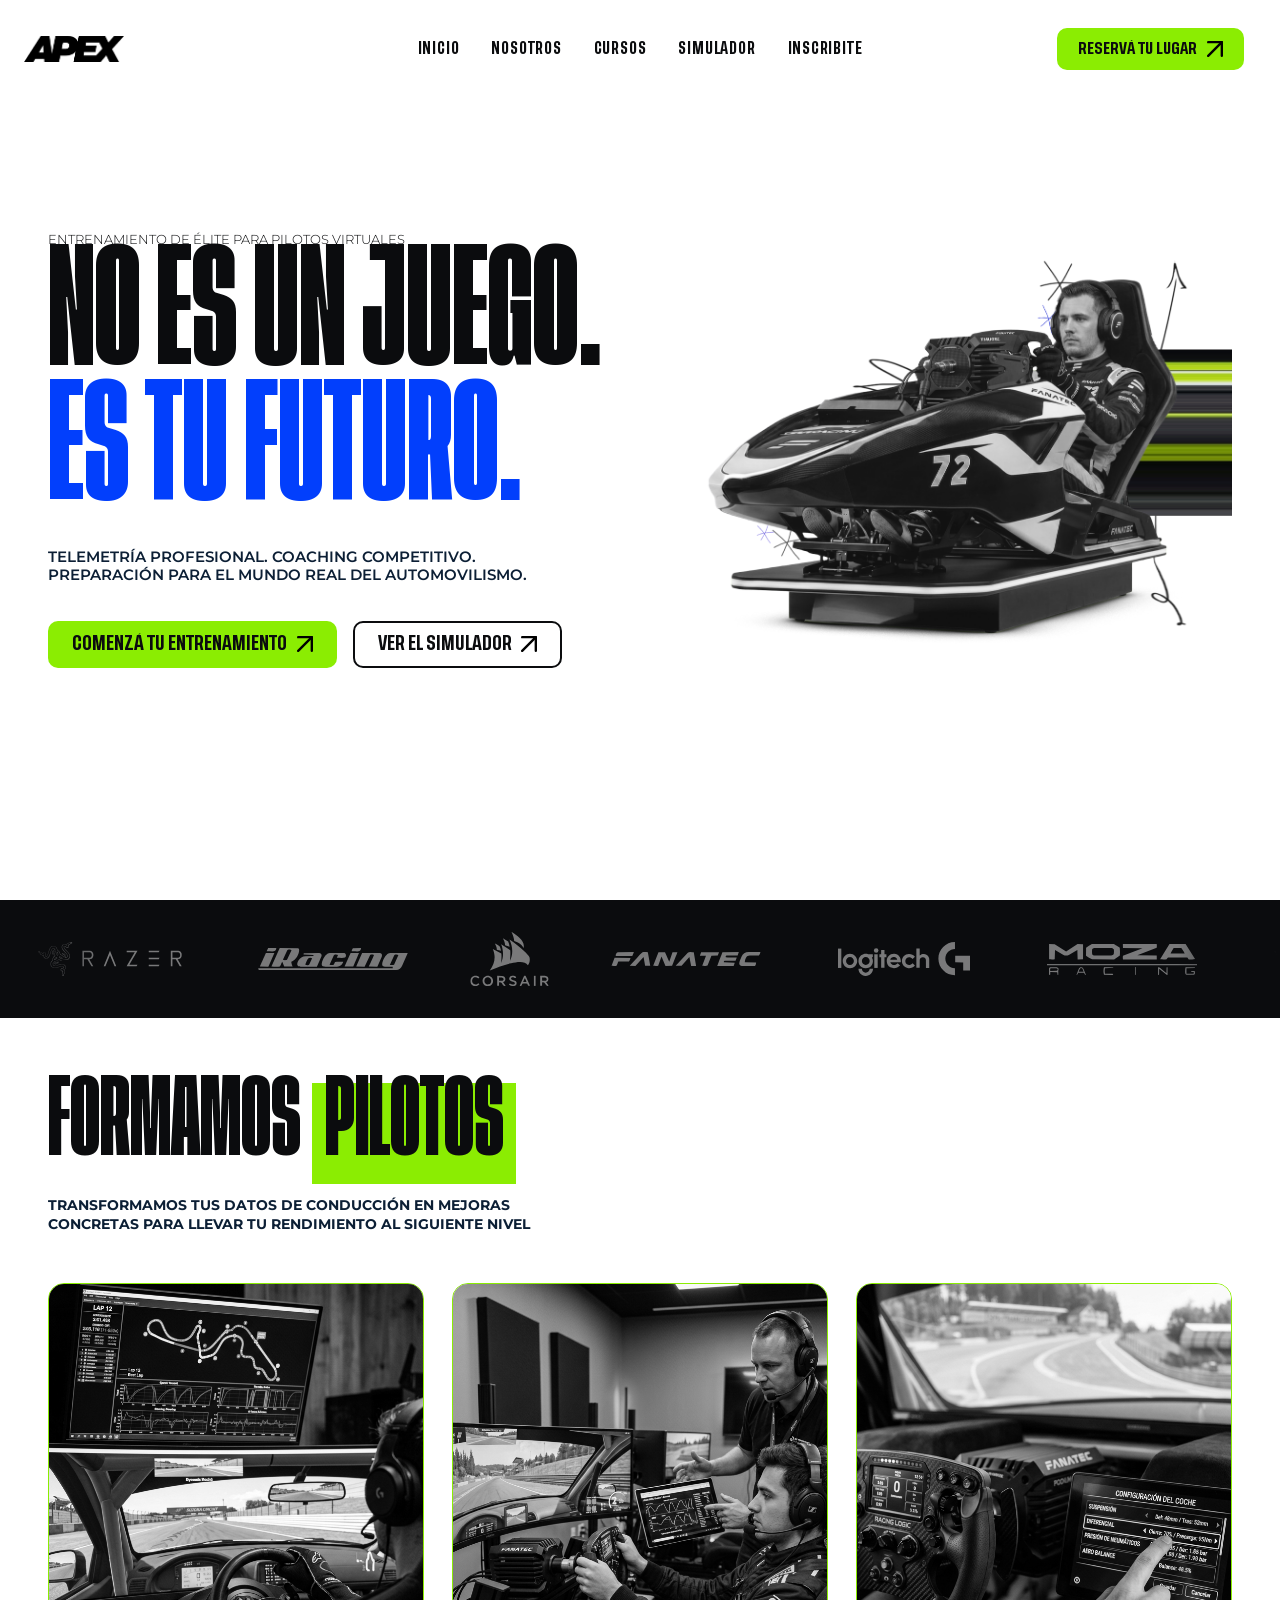
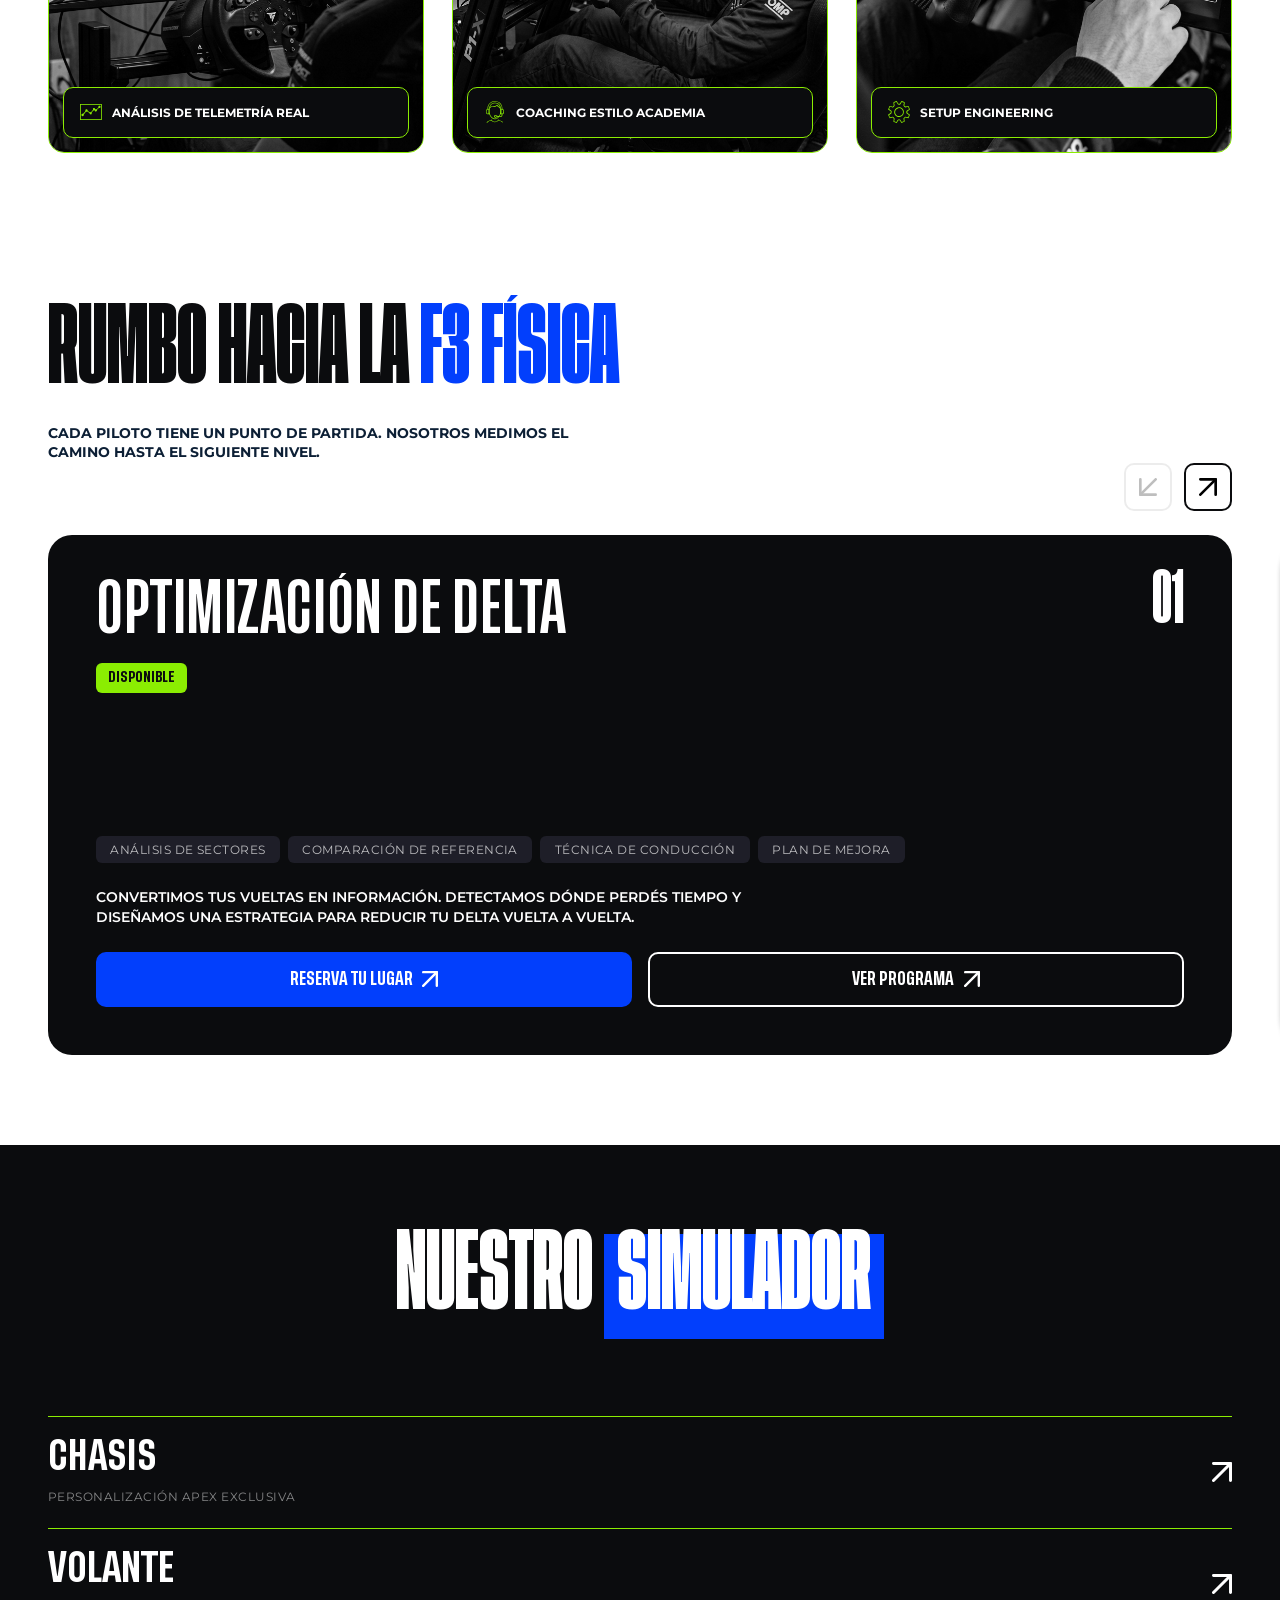
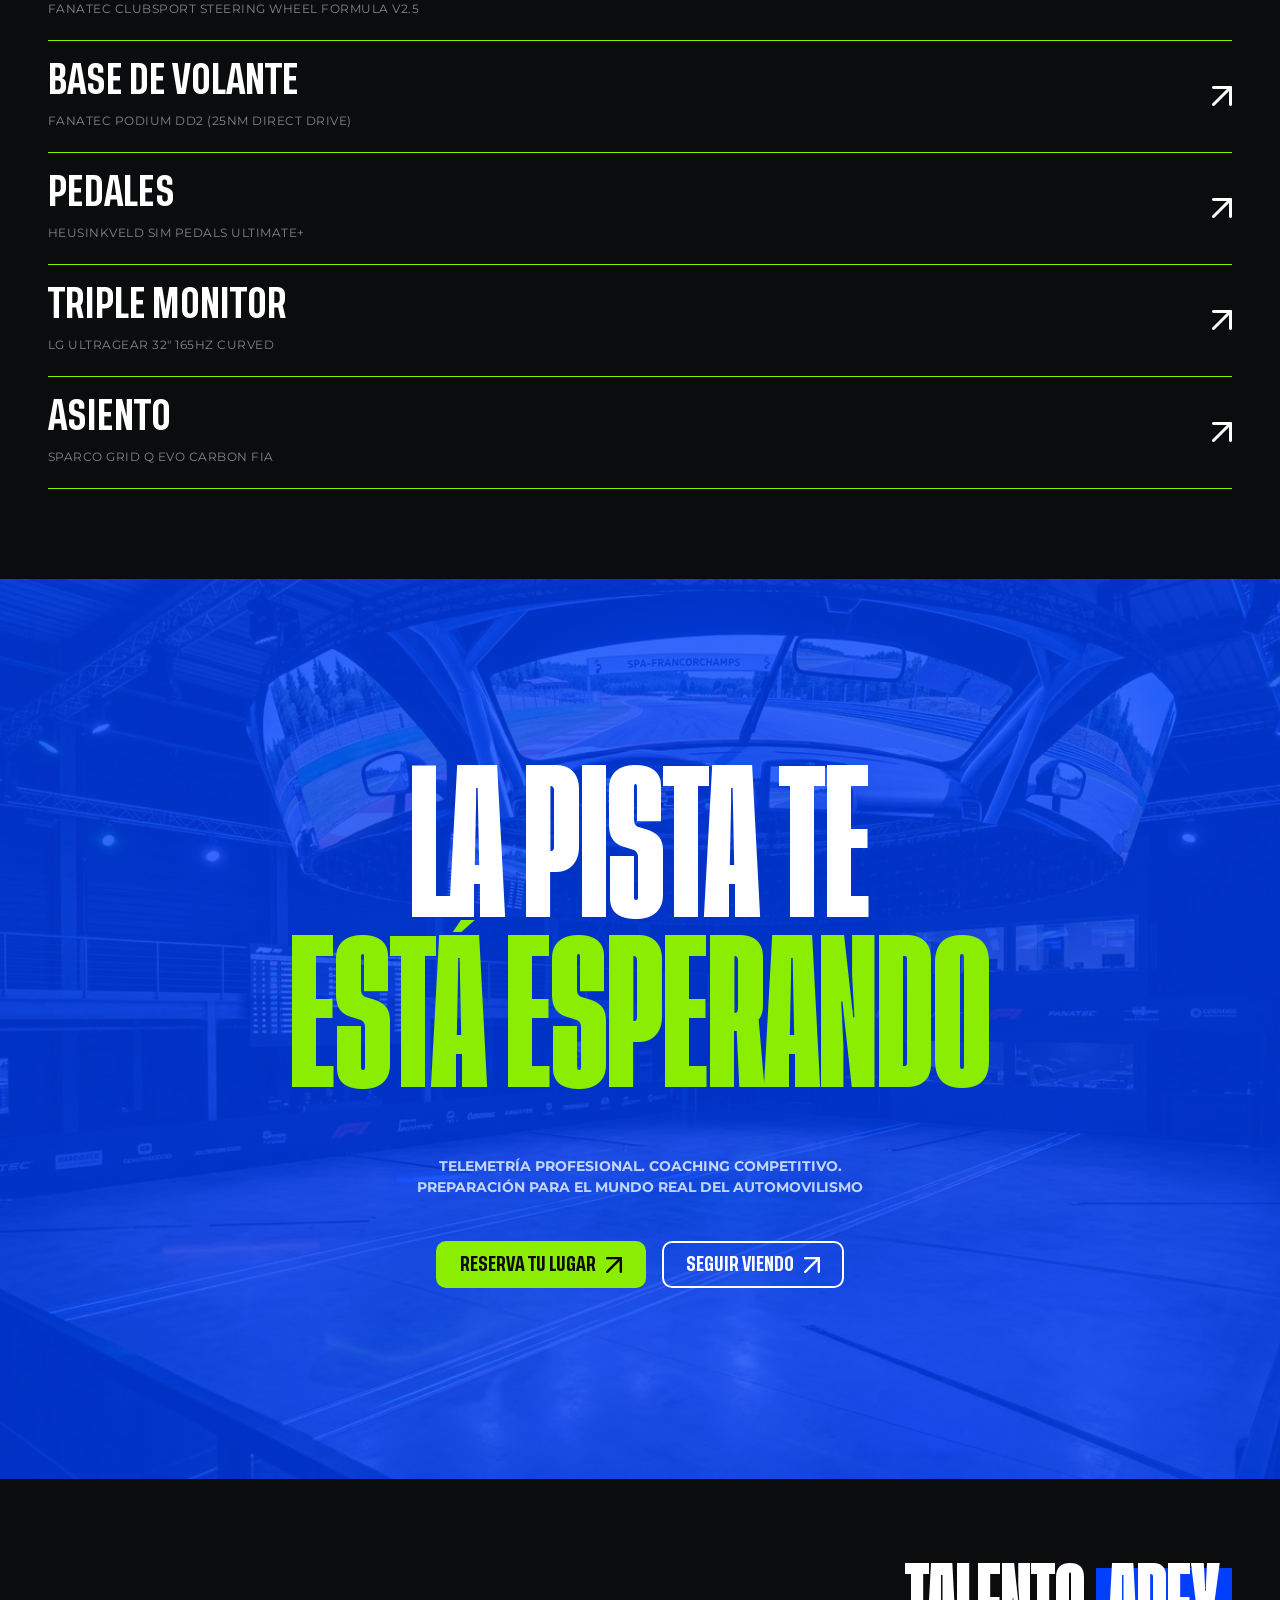
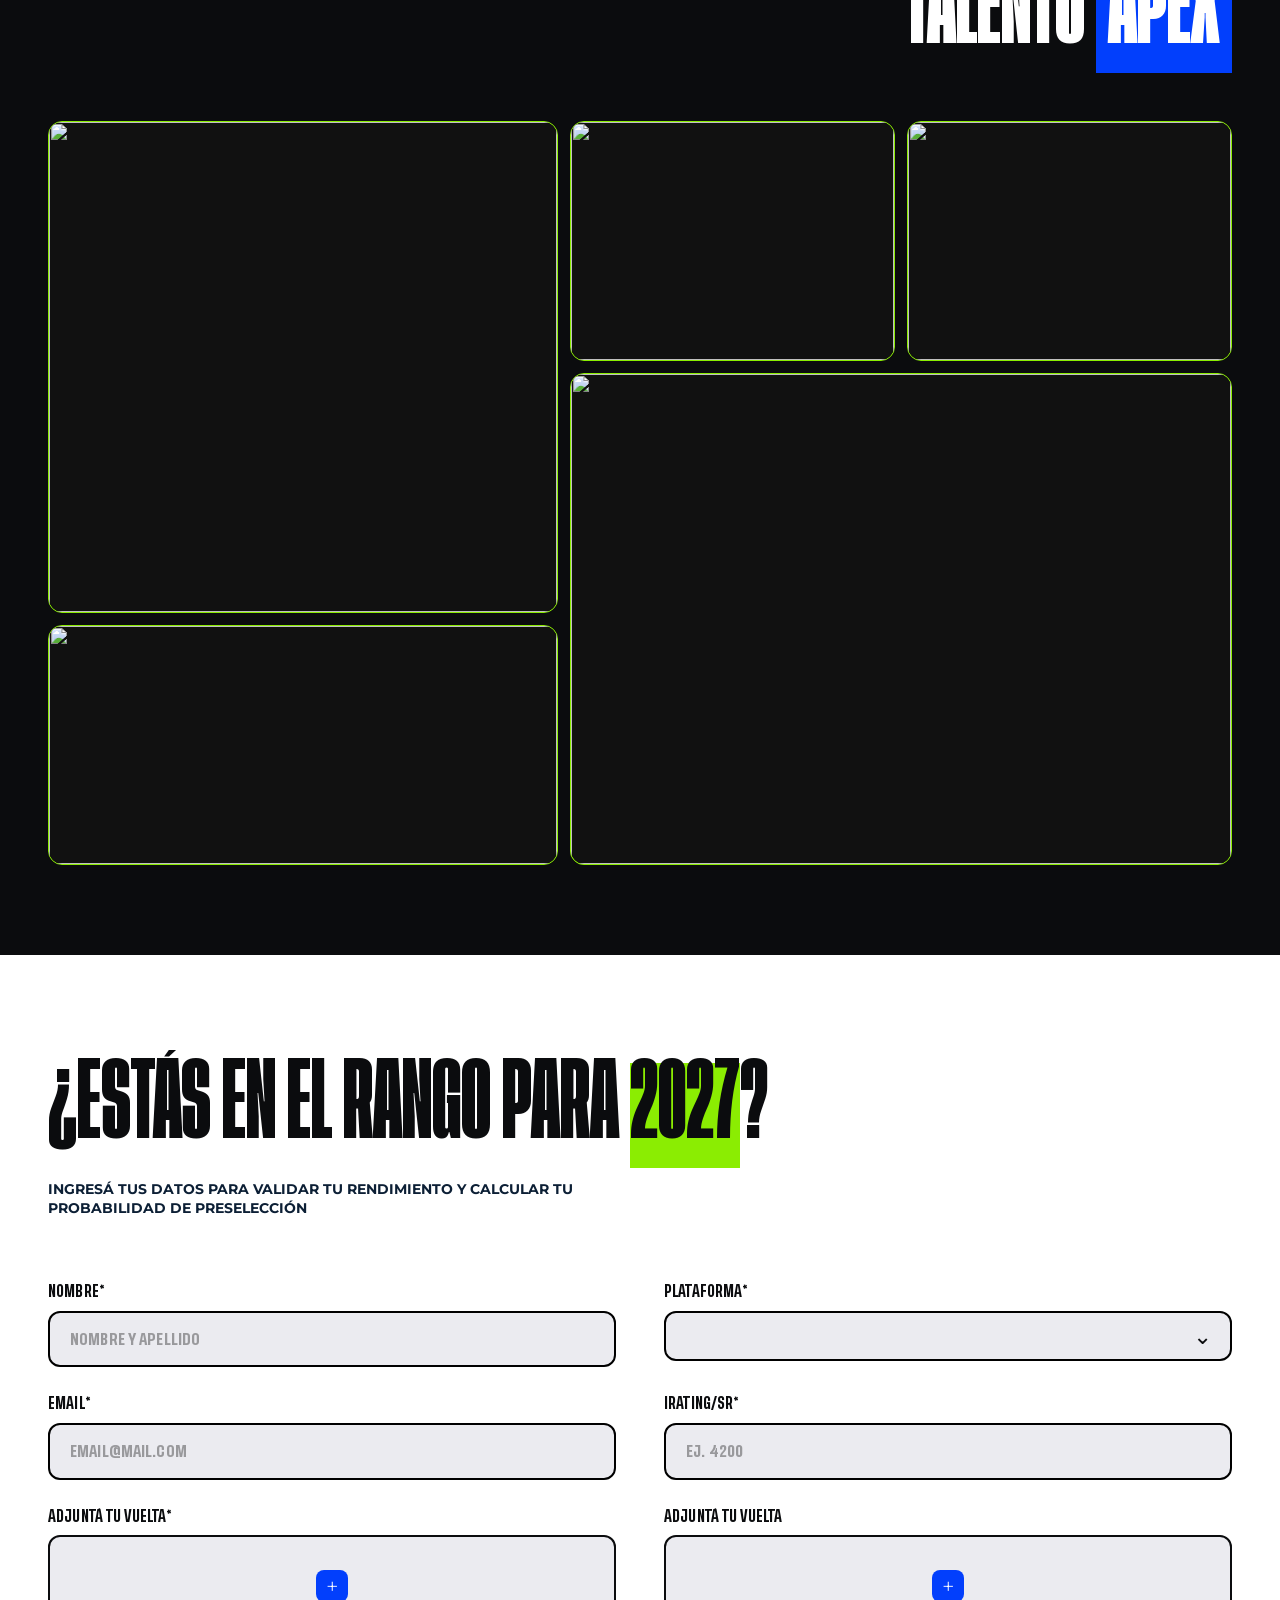
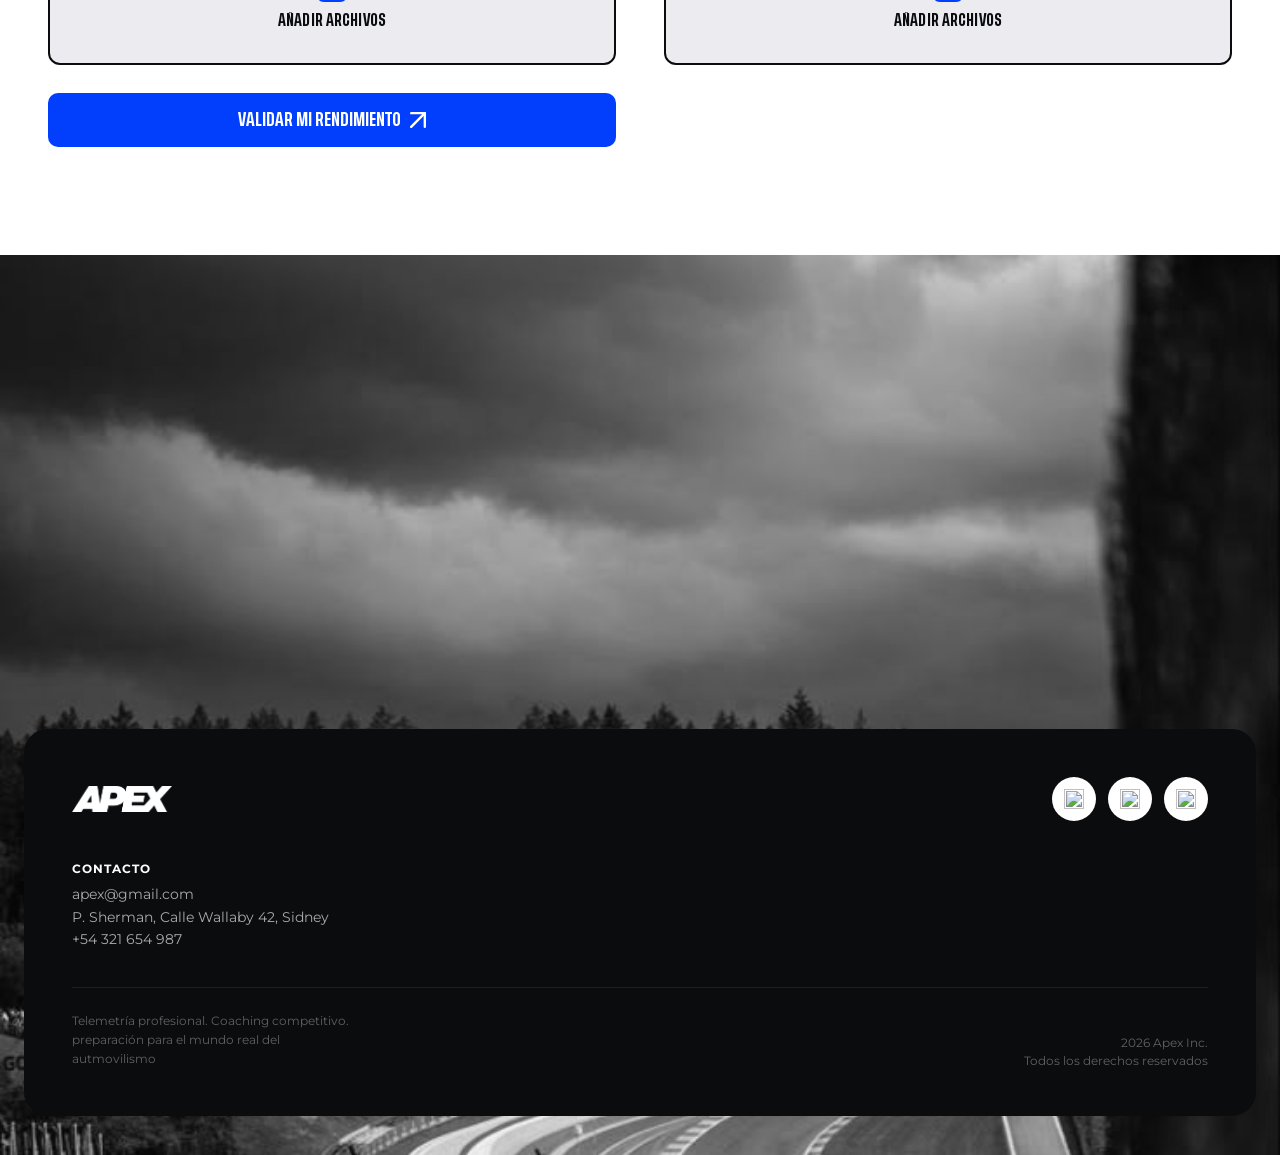
==== commit 1d26a713: "menu burga" ====
--- a/index.html
+++ b/index.html
@@ -42,6 +42,28 @@
           Reservá tu lugar
           <img class="btn__icon" src="assets/flecha1.svg">
         </a>
+
+        <!-- Botón hamburguesa: solo visible en mobile -->
+        <div class="menu" data-menu>
+          <button class="btn btn--menu" type="button" aria-haspopup="true" aria-expanded="false" aria-controls="menu-panel" aria-label="Abrir menú de navegación" data-menu-trigger>
+            MENU
+            <span class="btn__dots" aria-hidden="true">
+              <span class="btn__dots-inner">
+                <span></span><span></span>
+              </span>
+            </span>
+          </button>
+
+          <nav class="menu__panel" id="menu-panel" data-menu-panel aria-label="Navegación principal">
+            <ul class="menu__list">
+              <li><a href="#inicio" class="menu__link">Inicio</a></li>
+              <li><a href="#nosotros" class="menu__link">Nosotros</a></li>
+              <li><a href="#cursos" class="menu__link">Cursos</a></li>
+              <li><a href="#simuladores" class="menu__link">Simulador</a></li>
+              <li><a href="#inscribite" class="menu__link">Inscribite</a></li>
+            </ul>
+          </nav>
+        </div>
       </div>
 
     </div>
--- a/css/styles.css
+++ b/css/styles.css
@@ -218,14 +218,129 @@
   width: 100%;
 }
 
-/* Mobile: ocultamos el nav y dejamos solo el botón */
+/* ===== MENÚ HAMBURGUESA (solo mobile) ===== */
+
+/* En desktop el botón hamburguesa no existe visualmente */
+.btn--menu {
+  display: none;
+}
+
+.btn--menu {
+  background: var(--color-black);
+  color: var(--color-white);
+  font-size: 0.85rem;
+  padding: 0.7rem 2.8rem 0.7rem 1.1rem;
+  position: relative;
+}
+
+.btn--menu:hover {
+  transform: scale(1.06);
+  background: #1b1d20;
+}
+
+.btn__dots {
+  position: absolute;
+  top: 50%;
+  right: 6px;
+  transform: translateY(-50%);
+  display: inline-flex;
+  align-items: center;
+  justify-content: center;
+  background: #dde6fb;
+  border-radius: 3px;
+  aspect-ratio: 1 / 1;
+  height: calc(100% - 8px);
+  padding: 0;
+}
+
+.btn__dots-inner {
+  display: inline-flex;
+  align-items: center;
+  justify-content: center;
+  width: 100%;
+  height: 100%;
+  gap: 4px;
+  transition: transform 0.25s ease;
+}
+
+.btn--menu:hover .btn__dots-inner,
+.menu.is-open .btn__dots-inner {
+  transform: rotate(90deg);
+}
+
+.btn__dots-inner span {
+  width: 5px;
+  height: 5px;
+  border-radius: 50%;
+  background: var(--color-black);
+  flex-shrink: 0;
+}
+
+.menu {
+  position: static;
+}
+
+.menu__panel {
+  position: absolute;
+  top: calc(100% + 14px);
+  right: 0;
+  left: auto;
+  width: min(280px, calc(100vw - 2.5rem));
+  background: #dde6fb;
+  border-radius: 18px;
+  padding: 1.5rem 1.75rem;
+  box-shadow: 0 18px 40px rgba(2, 16, 43, 0.18);
+  opacity: 0;
+  visibility: hidden;
+  transform: translateY(-8px);
+  transition: opacity 0.2s ease, transform 0.2s ease, visibility 0.2s ease;
+  z-index: 20;
+}
+
+.menu.is-open .menu__panel {
+  opacity: 1;
+  visibility: visible;
+  transform: translateY(0);
+}
+
+.menu__list {
+  list-style: none;
+  display: flex;
+  flex-direction: column;
+  gap: 1.5rem;
+}
+
+.menu__link {
+  padding-left: 10px;
+  padding-bottom: 10px;
+  padding-top: 5px;
+  border-radius: 10px;
+  display: block;
+  font-family: var(--font-display);
+  font-weight: 400;
+  text-transform: uppercase;
+  font-size: 1.3rem;
+  letter-spacing: -0.01em;
+  color: var(--color-black);
+  transition: background 0.2s ease;
+}
+
+.menu__link:hover {
+  background-color: #ffffff;
+}
+
+/* Mobile: ocultamos el nav inline y mostramos el hamburguesa */
 @media (max-width: 768px) {
   .header__nav {
     display: none;
   }
 
   .header__inner {
-    grid-template-columns: 1fr auto; /* logo | botón */
+    grid-template-columns: 1fr auto; /* logo | acciones */
+  }
+
+  .btn--menu {
+    display: inline-flex; /* aparece solo en mobile */
   }
 }
 
